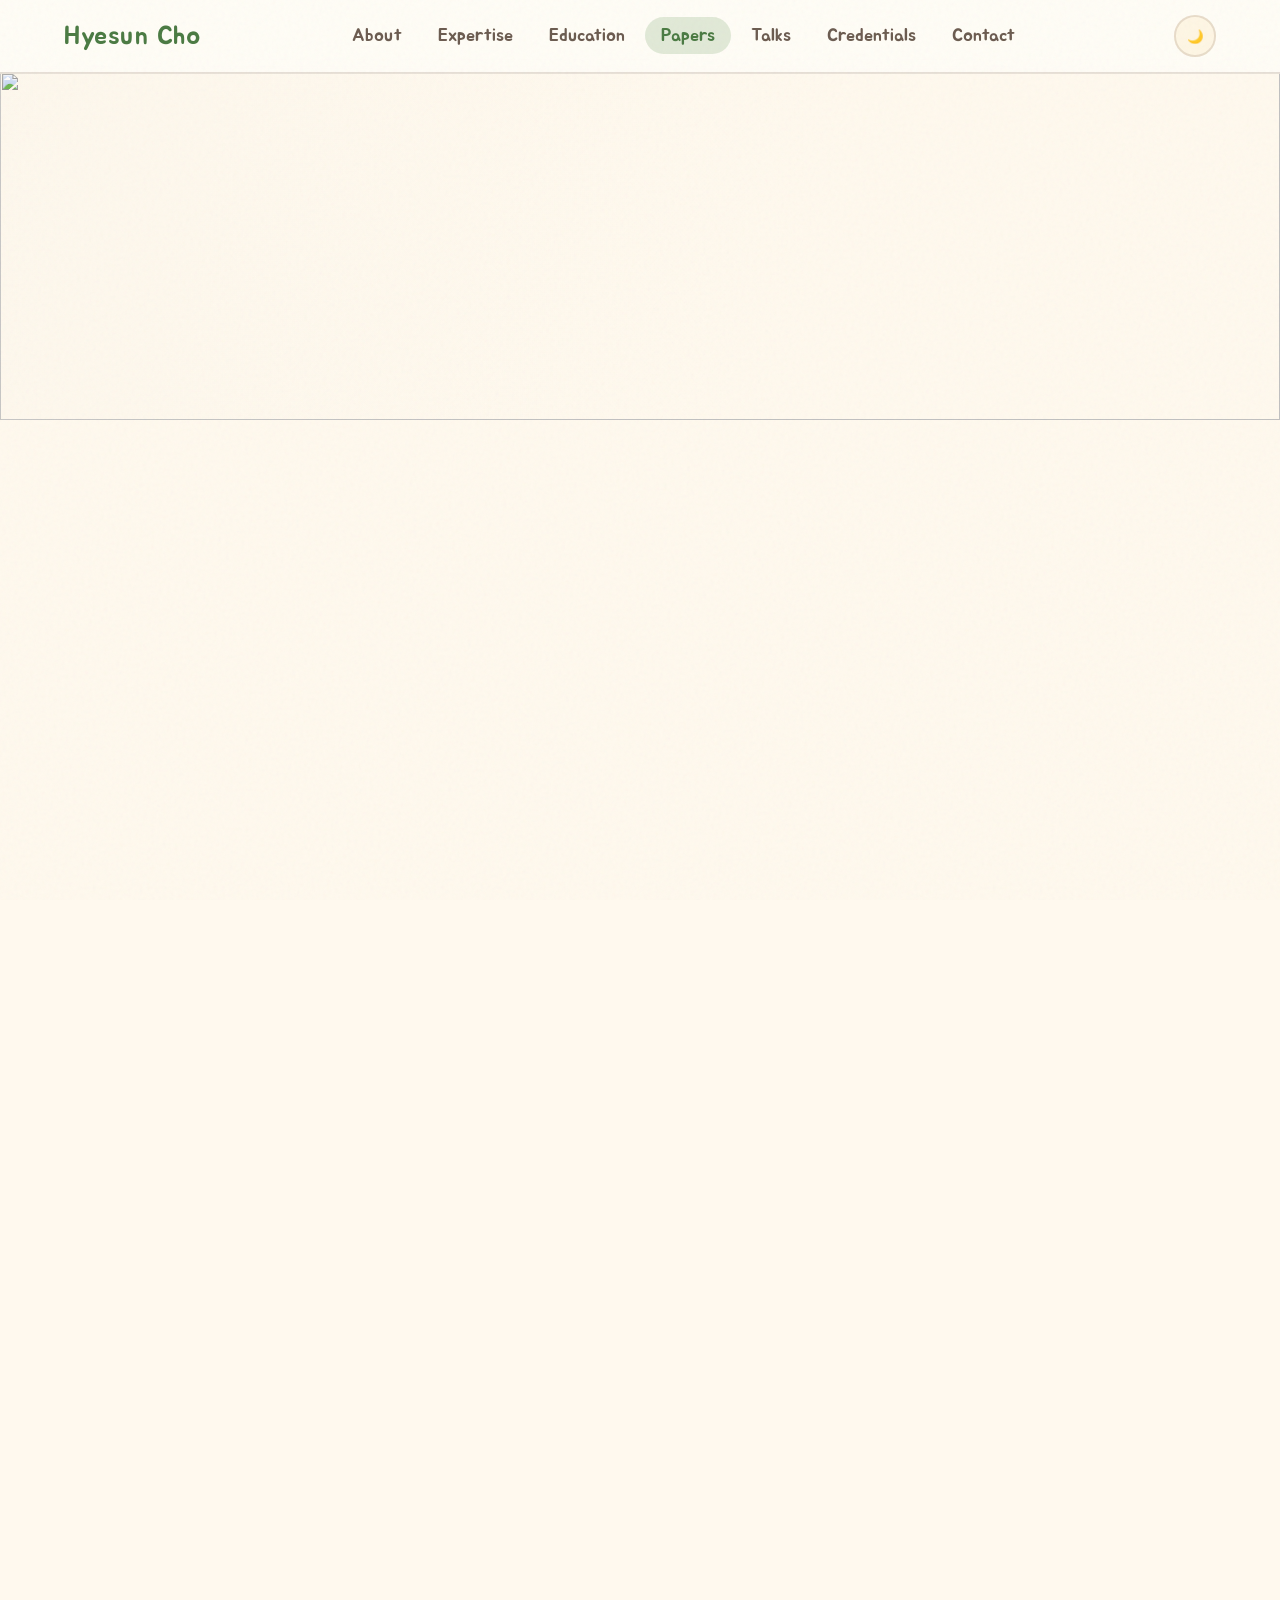
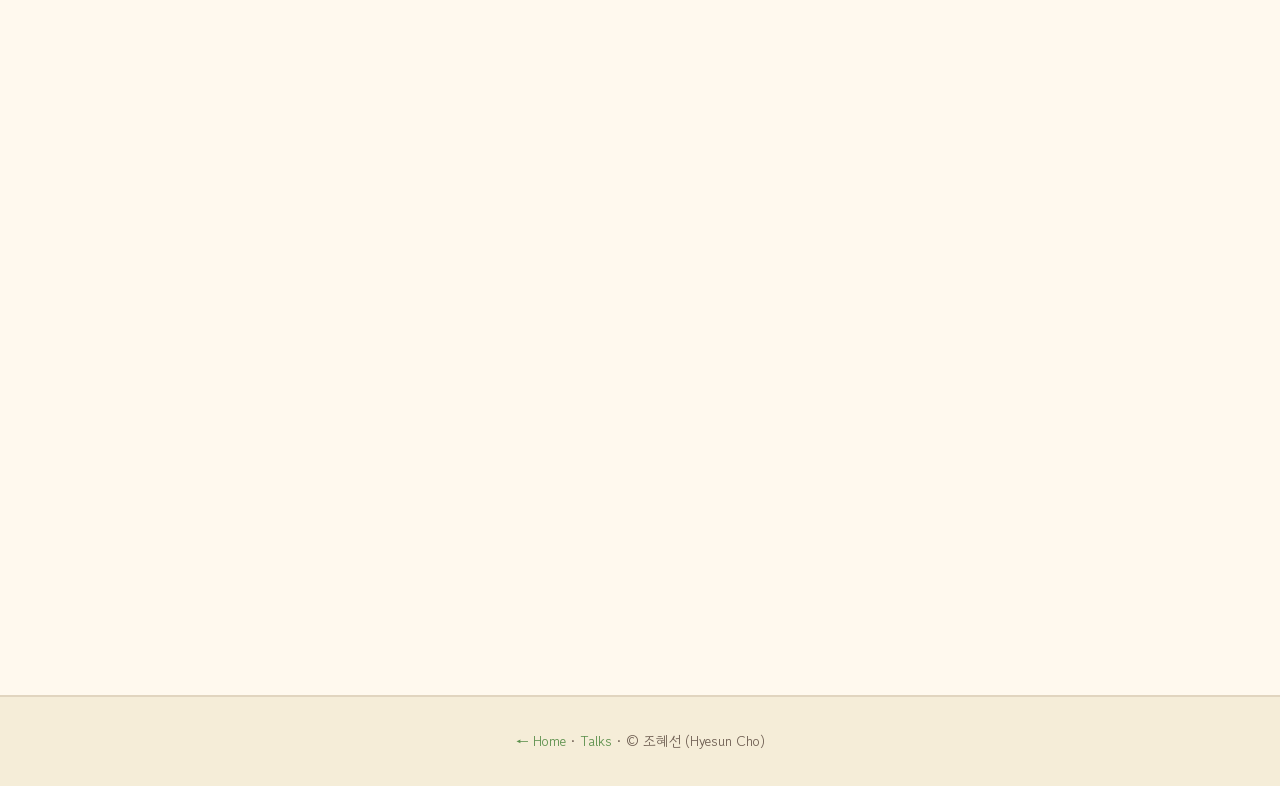
==== papers.html @ 14fb4ce9 "가을 캠퍼스 배경으로 첫 화면을 바꾸고, 논문·자격 정보를 갱신한다. Co-authored-by: Cursor <cursoragent@cursor.com>" ====
<!DOCTYPE html>
<html lang="ko">
<head>
  <meta charset="UTF-8" />
  <meta name="viewport" content="width=device-width, initial-scale=1.0" />
  <meta name="description" content="조혜선(Hyesun Cho) 논문 목록 — Phonology, Phonetics, AI, English Education" />
  <title>Papers | 조혜선 (Hyesun Cho)</title>
  <link rel="preconnect" href="https://fonts.googleapis.com" />
  <link rel="preconnect" href="https://fonts.gstatic.com" crossorigin />
  <link href="https://fonts.googleapis.com/css2?family=Gowun+Dodum&family=Jua&display=swap" rel="stylesheet" />
  <link rel="stylesheet" href="style.css" />
</head>
<body class="papers-page">
  <a class="skip-link" href="#main">본문으로 건너뛰기</a>

  <header class="site-header" id="top">
    <nav class="nav" aria-label="주요 메뉴">
      <a class="nav__logo" href="index.html">Hyesun Cho</a>
      <button class="nav__toggle" id="menuToggle" aria-expanded="false" aria-controls="navMenu" aria-label="메뉴 열기">
        <span></span>
        <span></span>
        <span></span>
      </button>
      <ul class="nav__menu" id="navMenu">
        <li><a href="index.html#about" class="nav__link">About</a></li>
        <li><a href="index.html#skills" class="nav__link">Expertise</a></li>
        <li><a href="index.html#experience" class="nav__link">Education</a></li>
        <li><a href="papers.html" class="nav__link is-active">Papers</a></li>
        <li><a href="talks.html" class="nav__link">Talks</a></li>
        <li><a href="index.html#projects" class="nav__link">Credentials</a></li>
        <li><a href="index.html#contact" class="nav__link">Contact</a></li>
      </ul>
      <button class="theme-toggle" id="themeToggle" aria-label="다크 모드 전환">
        <span class="theme-toggle__icon" aria-hidden="true">🌙</span>
      </button>
    </nav>
  </header>

  <main id="main" class="papers-main">
    <header class="papers-hero">
      <div class="papers-hero__bg" aria-hidden="true">
        <img class="papers-hero__bg-image" src="dku_rose2.png" alt="" />
        <div class="papers-hero__overlay"></div>
      </div>
      <div class="container papers-hero__wrap">
        <div class="papers-hero__panel reveal">
        <span class="section__label">Publications</span>
        <h1 class="papers-hero__title">Papers</h1>
        <p class="papers-hero__desc">
          Research publications in phonology, phonetics, AI &amp; language models, and English education.
        </p>
        <nav class="papers-nav" aria-label="논문 분류">
          <a href="#cat-1">1. Phonotactics &amp; AI</a>
          <a href="#cat-2">2. Tones</a>
          <a href="#cat-3">3. Phonetics &amp; Phonology</a>
          <a href="#cat-4">4. English Education</a>
        </nav>
        </div>
      </div>
    </header>

    <div class="container papers-content">
      <section class="papers-category reveal" id="cat-1" aria-labelledby="cat1-title">
        <h2 class="papers-category__title" id="cat1-title">1. Phonotactics, probabilistic grammar, neural networks, AI models</h2>
        <ol class="papers-list">
          <li class="paper-item">
            <a href="https://www.kci.go.kr/kciportal/ci/sereArticleSearch/ciSereArtiView.kci?sereArticleSearchBean.artiId=ART003196667" target="_blank" rel="noopener noreferrer" class="paper-item__title">Evaluating the reasoning abilities of AI language models in phonological and morphological problem solving</a>
            <p class="paper-item__meta">Studies in Phonetics, Phonology and Morphology 31(1): 49-90 (with Eunjin Oh, Sunwoo Park, and Hailee Yoon) (2025)</p>
          </li>
          <li class="paper-item">
            <a href="http://isli.khu.ac.kr/journal/content/data/42_1/3.pdf" target="_blank" rel="noopener noreferrer" class="paper-item__title">ChatGPT's phonology problem-solving abilities through reasoning with varying custom instructions.</a>
            <p class="paper-item__meta">Linguistic Research 42(1): 53-93. (with Sunwoo Park, Sanghoun Song, and Eunjin Oh) (2025)</p>
          </li>
          <li class="paper-item">
            <a href="https://www.sciencedirect.com/science/article/abs/pii/S0024384124000329" target="_blank" rel="noopener noreferrer" class="paper-item__title">Gender classification of Korean personal names: Deep neural networks versus human judgments.</a>
            <p class="paper-item__meta">Lingua 303. (2024)</p>
          </li>
          <li class="paper-item">
            <a href="https://kci.go.kr/kciportal/ci/sereArticleSearch/ciSereArtiView.kci?sereArticleSearchBean.artiId=ART003044908" target="_blank" rel="noopener noreferrer" class="paper-item__title">ChatGPT takes on a phonology exam: Analyzing its characteristics, errors, and reasoning ability</a>
            <p class="paper-item__meta">Language and Information 27(2), 73-115. (with Eunjin Oh, Sunwoo Park, and Sanghoun Song) (2023) [In Korean]</p>
          </li>
          <li class="paper-item">
            <a href="http://journal.kasell.or.kr/xml/38139/38139.pdf" target="_blank" rel="noopener noreferrer" class="paper-item__title">Learning the distribution of English -al and -ar suffixes using deep neural networks</a>
            <p class="paper-item__meta">Korean Journal of English Language and Linguistics 23, 839-858. (2023)</p>
          </li>
          <li class="paper-item">
            <a href="https://www.kci.go.kr/kciportal/landing/article.kci?arti_id=ART002801060" target="_blank" rel="noopener noreferrer" class="paper-item__title">Predicting the gender of Korean personal names using fastText</a>
            <p class="paper-item__meta">Studies in Phonetics, Phonology and Morphology 27(3) (2021)</p>
          </li>
          <li class="paper-item">
            <a href="https://www.kci.go.kr/kciportal/landing/article.kci?arti_id=ART002715854" target="_blank" rel="noopener noreferrer" class="paper-item__title">A maximum-entropy model of phonotactics for Korean male and female names</a>
            <p class="paper-item__meta">Studies in Phonetics, Phonology and Morphology 27(1), 99-129 (2021)</p>
          </li>
          <li class="paper-item">
            <a href="https://www.kci.go.kr/kciportal/landing/article.kci?arti_id=ART002448116" target="_blank" rel="noopener noreferrer" class="paper-item__title">A maximum-entropy grammar of phonotactics for the TRAP-BATH vowel distribution</a>
            <p class="paper-item__meta">Korean Journal of English Language and Linguistics 19(1), 1-26. (2019)</p>
          </li>
          <li class="paper-item">
            <a href="https://www.kci.go.kr/kciportal/landing/article.kci?arti_id=ART001687467" target="_blank" rel="noopener noreferrer" class="paper-item__title">Statistical learning of Korean phonotactics</a>
            <p class="paper-item__meta">Studies in Phonetics, Phonology and Morphology 18(2), 339-370. (2012)</p>
          </li>
        </ol>
      </section>

      <section class="papers-category reveal" id="cat-2" aria-labelledby="cat2-title">
        <h2 class="papers-category__title" id="cat2-title">2. Tones and tone models using weighted-constraints</h2>
        <ol class="papers-list">
          <li class="paper-item">
            <a href="https://doi.org/10.1017/S0952675719000381" target="_blank" rel="noopener noreferrer" class="paper-item__title">[Book review] "Lian-Hee Wee (2019). Phonological tone. (Key Topics in Phonology.) Cambridge: Cambridge University Press. Pp. xx+322."</a>
            <p class="paper-item__meta">Phonology 36, 744-750. (2019)</p>
          </li>
          <li class="paper-item">
            <a href="https://doi.org/10.1017/S0952675717000021" target="_blank" rel="noopener noreferrer" class="paper-item__title">The phonetic specification of contour tones: evidence from the Mandarin rising tone</a>
            <p class="paper-item__meta">Phonology 34, 1-40. (with Edward Flemming) (2017)</p>
          </li>
          <li class="paper-item">
            <a href="https://www.kci.go.kr/kciportal/landing/article.kci?arti_id=ART002022555" target="_blank" rel="noopener noreferrer" class="paper-item__title">Compression and truncation: The case of Seoul Korean accentual phrase</a>
            <p class="paper-item__meta">Studies in Phonetics, Phonology and Morphology 21(2), 359-382. (with Edward Flemming) (2015)</p>
          </li>
          <li class="paper-item">
            <a href="https://www.kci.go.kr/kciportal/landing/article.kci?arti_id=ART001828328" target="_blank" rel="noopener noreferrer" class="paper-item__title">Effects of tonal distance and speech rate in the phonetic realization of Kinande H tones</a>
            <p class="paper-item__meta">Studies in Phonetics, Phonology and Morphology 19(3), 501-527. (2013)</p>
          </li>
          <li class="paper-item">
            <a href="https://doi.org/10.1017/S0952675711000285" target="_blank" rel="noopener noreferrer" class="paper-item__title">The timing of phrase-initial tones in Seoul Korean: a weighted-constraint model</a>
            <p class="paper-item__meta">Phonology 28, 293-330. (2011)</p>
          </li>
          <li class="paper-item">
            <a href="https://www.koreascience.or.kr/article/JAKO201106654861557.view" target="_blank" rel="noopener noreferrer" class="paper-item__title">Phrase positional effects on F0 peak timing in Tokyo Japanese</a>
            <p class="paper-item__meta">Phonetics and Speech Sciences 3(3), 69-75. (2011)</p>
          </li>
          <li class="paper-item">
            <a href="https://www.kci.go.kr/kciportal/landing/article.kci?arti_id=ART001579651" target="_blank" rel="noopener noreferrer" class="paper-item__title">The tonal timing and shape of the English L+H* pitch accent</a>
            <p class="paper-item__meta">Studies in Phonetics, Phonology and Morphology 17(2), 283-311 (2011)</p>
          </li>
          <li class="paper-item">
            <a href="https://twpl.library.utoronto.ca/index.php/twpl/article/view/6139/3128" target="_blank" rel="noopener noreferrer" class="paper-item__title">A note on contrasts, mergers and acquisition in Kyungsang accent</a>
            <p class="paper-item__meta">Toronto Working Papers in Linguistics 28 (with Michael Kenstowicz and Jieun Kim) (2007)</p>
          </li>
        </ol>
      </section>

      <section class="papers-category reveal" id="cat-3" aria-labelledby="cat3-title">
        <h2 class="papers-category__title" id="cat3-title">3. Other topics in phonetics and phonology</h2>
        <ol class="papers-list">
          <li class="paper-item">
            <a href="https://www.kci.go.kr/kciportal/ci/sereArticleSearch/ciSereArtiView.kci?sereArticleSearchBean.artiId=ART003019061" target="_blank" rel="noopener noreferrer" class="paper-item__title">Analysis of the acoustics of English word-final liquids by Korean elementary school students.</a>
            <p class="paper-item__meta">Journal of the Korea English Education Society 22(4), 249-275. [In Korean] (2023)</p>
          </li>
          <li class="paper-item">
            <a href="https://www.kci.go.kr/kciportal/ci/sereArticleSearch/ciSereArtiView.kci?sereArticleSearchBean.artiId=ART002910188" target="_blank" rel="noopener noreferrer" class="paper-item__title">Production of coda obstruent clusters by Korean and English speakers: acoustic and dynamic time warping analyses.</a>
            <p class="paper-item__meta">Korean Journal of English Language and Linguistics 22, 1443-1464. (2022)</p>
          </li>
          <li class="paper-item">
            <a href="https://www.kci.go.kr/kciportal/landing/article.kci?arti_id=ART002826294" target="_blank" rel="noopener noreferrer" class="paper-item__title">Comparing English and Korean speakers' word-final /rl/ clusters using dynamic time warping</a>
            <p class="paper-item__meta">Phonetics and Speech Sciences 14(1), 29-36. (2022)</p>
          </li>
          <li class="paper-item">
            <a href="https://www.kci.go.kr/kciportal/landing/article.kci?arti_id=ART002698947" target="_blank" rel="noopener noreferrer" class="paper-item__title">An analysis of listening errors by Korean EFL learners from self-paced passage dictation</a>
            <p class="paper-item__meta">Phonetics and Speech Sciences, 13(1), 17-24. (2021)</p>
          </li>
          <li class="paper-item">
            <a href="https://www.kci.go.kr/kciportal/landing/article.kci?arti_id=ART002500486" target="_blank" rel="noopener noreferrer" class="paper-item__title">The effects of teaching linking in Korean EFL listening class</a>
            <p class="paper-item__meta">Studies in Phonetics, Phonology and Morphology 25(2), 273-297. (2019)</p>
          </li>
          <li class="paper-item">
            <a href="https://www.kci.go.kr/kciportal/landing/article.kci?arti_id=ART002255205" target="_blank" rel="noopener noreferrer" class="paper-item__title">An acoustical analysis of English post-alveolar fricatives and affricates produced by Korean and English speakers</a>
            <p class="paper-item__meta">Studies in Phonetics, Phonology and Morphology 23(2), 293-324. (2017)</p>
          </li>
          <li class="paper-item">
            <a href="http://koreascience.or.kr/article/JAKO201630762632125.pdf" target="_blank" rel="noopener noreferrer" class="paper-item__title">Variation in vowel duration depending on voicing in American, British, and New Zealand English.</a>
            <p class="paper-item__meta">Phonetics and Speech Sciences 8(3), 11-20. (2016)</p>
          </li>
          <li class="paper-item">
            <a href="https://www.kci.go.kr/kciportal/landing/article.kci?arti_id=ART001985605" target="_blank" rel="noopener noreferrer" class="paper-item__title">Production of pre-fortis clipping in English by Korean and English speakers</a>
            <p class="paper-item__meta">Studies in Phonetics, Phonology and Morphology 21(1), 115-141. (2015)</p>
          </li>
          <li class="paper-item paper-item--no-link">
            <span class="paper-item__title">Dispersion in the English Lexicon: contrasts in phonetic vowel duration</span>
            <p class="paper-item__meta">Language and Linguistics 67, 177-204. (2015)</p>
          </li>
          <li class="paper-item">
            <a href="https://www.kci.go.kr/kciportal/landing/article.kci?arti_id=ART001902096" target="_blank" rel="noopener noreferrer" class="paper-item__title">An analysis of velar fronting in child phonology based on a longitudinal corpus study</a>
            <p class="paper-item__meta">Studies in Phonetics, Phonology and Morphology 20(2), 207-228. (2014)</p>
          </li>
          <li class="paper-item">
            <a href="https://www.kci.go.kr/kciportal/landing/article.kci?arti_id=ART001724663" target="_blank" rel="noopener noreferrer" class="paper-item__title">Phonetic Prominence of Contrastive Focus in English across Multiple Types and its Semantic Implications</a>
            <p class="paper-item__meta">English Language and Linguistics 18(3), 1-29. (with Chungmin Lee) (2012)</p>
          </li>
          <li class="paper-item paper-item--no-link">
            <span class="paper-item__title">Laryngeal Feature Mobility in Cherokee and Korean</span>
            <p class="paper-item__meta">Language and Linguistics 56, 283-306. (2012)</p>
          </li>
          <li class="paper-item">
            <a href="https://www.dropbox.com/s/ea7vvbz4bcvuort/Perception_of_voicing_in_fricatives1.pdf?dl=0" target="_blank" rel="noopener noreferrer" class="paper-item__title">Perception of voicing in fricatives</a>
            <p class="paper-item__meta">Proceedings of the 18th International Congress of Linguists, pp. 986-1006. (2008) (with Maria Giavazzi) <span class="paper-item__badge">pdf</span></p>
          </li>
        </ol>
      </section>

      <section class="papers-category reveal" id="cat-4" aria-labelledby="cat4-title">
        <h2 class="papers-category__title" id="cat4-title">4. English Education using AI-digital technology</h2>
        <ol class="papers-list">
          <li class="paper-item">
            <a href="https://doi.org/10.15738/kjell.26..202610.1214" target="_blank" rel="noopener noreferrer" class="paper-item__title">An analysis of incorrect answer patterns on TOEIC reading Part 5 grammar items among Korean university EFL learners</a>
            <p class="paper-item__meta">Korean Journal of English Language and Linguistics 26, 1214-1241. (2026)</p>
          </li>
          <li class="paper-item">
            <a href="https://www.kci.go.kr/kciportal/landing/article.kci?arti_id=ART002970526" target="_blank" rel="noopener noreferrer" class="paper-item__title">Analyzing ChatGPT's judgments on nativelikeness of sentences written by English native speakers and Korean EFL learners</a>
            <p class="paper-item__meta">Multimedia-Assisted Language Learning, 26(2), 9-32. (2023)</p>
          </li>
          <li class="paper-item">
            <a href="https://www.kci.go.kr/kciportal/landing/article.kci?arti_id=ART002808265" target="_blank" rel="noopener noreferrer" class="paper-item__title">Assessing nativelikeness of Korean college students' English writing using fastText</a>
            <p class="paper-item__meta">Korean Journal of English Language and Linguistics 22, 19-39. (2022)</p>
          </li>
          <li class="paper-item">
            <a href="https://www.kci.go.kr/kciportal/landing/article.kci?arti_id=ART002619589" target="_blank" rel="noopener noreferrer" class="paper-item__title">A case study of online recorded lectures with preview homework in university TOEIC courses</a>
            <p class="paper-item__meta">Multimedia-Assisted Language Learning, 23(3) (Special Issue), pp.413-431. [In Korean] (2020)</p>
          </li>
          <li class="paper-item">
            <a href="https://www.kci.go.kr/kciportal/landing/article.kci?arti_id=ART002597738" target="_blank" rel="noopener noreferrer" class="paper-item__title">The effectiveness of using an ICT-based participation points system on student participation and affective factors</a>
            <p class="paper-item__meta">Multimedia-Assisted Language Learning 23(2), 236-259. (With Hyeonju Lee) [In Korean] (2020)</p>
          </li>
          <li class="paper-item">
            <a href="https://www.kci.go.kr/kciportal/landing/article.kci?arti_id=ART002356288" target="_blank" rel="noopener noreferrer" class="paper-item__title">An Online Survey Tool as a Learner Response System: Use of Google Forms in University TOEIC Courses</a>
            <p class="paper-item__meta">Multimedia-Assisted Language Learning 18(2), 77-99. (2018)</p>
          </li>
        </ol>
      </section>

      <p class="papers-footer-note reveal">© <span id="year"></span> Hyesun Cho. All rights reserved.</p>
    </div>
  </main>

  <footer class="site-footer">
    <p><a href="index.html">← Home</a> · <a href="talks.html">Talks</a> · &copy; <span id="yearFooter"></span> 조혜선 (Hyesun Cho)</p>
    <a href="#top" class="back-to-top" id="backToTop" aria-label="맨 위로">
      <span class="back-to-top__arrow" aria-hidden="true">↑</span>
      <span class="back-to-top__label">TOP</span>
    </a>
  </footer>

  <script src="script.js"></script>
</body>
</html>
---- style.css ----
/* ===== Ghibli-inspired design tokens ===== */
:root {
  --font-sans: "Gowun Dodum", "Apple SD Gothic Neo", "Malgun Gothic", sans-serif;
  --font-display: "Jua", "Gowun Dodum", sans-serif;

  --color-sky-top: #4DB8E8;
  --color-sky-mid: #87CEEB;
  --color-sky-bottom: #C8EBFA;
  --color-grass: #6b9b5a;
  --color-grass-dark: #4a7a42;
  --color-hill: #8fbc6b;
  --color-bg: #fff9ee;
  --color-bg-alt: #f5edd8;
  --color-surface: #fffdf8;
  --color-surface-warm: #fef6e4;
  --color-text: #3d3229;
  --color-text-muted: #6b5b4f;
  --color-accent: #5a8f4a;
  --color-accent-warm: #d4845a;
  --color-accent-soft: rgba(90, 143, 74, 0.18);
  --color-accent-hover: #4a7a3e;
  --color-border: rgba(109, 76, 46, 0.15);
  --color-shadow: rgba(61, 50, 41, 0.1);
  --color-cloud: rgba(255, 255, 255, 0.92);

  --header-height: 4.5rem;
  --radius: 1.25rem;
  --radius-sm: 0.75rem;
  --radius-pill: 999px;
  --transition: 0.3s cubic-bezier(0.4, 0, 0.2, 1);
  --max-width: 72rem;
}

[data-theme="dark"] {
  --color-sky-top: #1a2d42;
  --color-sky-mid: #243b55;
  --color-sky-bottom: #2d4a63;
  --color-grass: #3d5c3a;
  --color-grass-dark: #2a4228;
  --color-hill: #4a6b48;
  --color-bg: #1e2a35;
  --color-bg-alt: #243240;
  --color-surface: #2a3844;
  --color-surface-warm: #2f3d4a;
  --color-text: #f0ebe3;
  --color-text-muted: #b8aea3;
  --color-accent: #8fbc6b;
  --color-accent-warm: #e8a87c;
  --color-accent-soft: rgba(143, 188, 107, 0.2);
  --color-accent-hover: #a8d484;
  --color-border: rgba(240, 235, 227, 0.12);
  --color-shadow: rgba(0, 0, 0, 0.35);
  --color-cloud: rgba(255, 255, 255, 0.08);
}

/* ===== Reset & base ===== */
*,
*::before,
*::after {
  box-sizing: border-box;
  margin: 0;
  padding: 0;
}

html {
  scroll-behavior: smooth;
}

body {
  font-family: var(--font-sans);
  font-size: 1rem;
  line-height: 1.75;
  color: var(--color-text);
  background: var(--color-bg);
  transition: background var(--transition), color var(--transition);
  overflow-x: hidden;
}

body::before {
  content: "";
  position: fixed;
  inset: 0;
  pointer-events: none;
  z-index: 9998;
  opacity: 0.04;
  background-image: url("data:image/svg+xml,%3Csvg viewBox='0 0 256 256' xmlns='http://www.w3.org/2000/svg'%3E%3Cfilter id='n'%3E%3CfeTurbulence type='fractalNoise' baseFrequency='0.9' numOctaves='4' stitchTiles='stitch'/%3E%3C/filter%3E%3Crect width='100%25' height='100%25' filter='url(%23n)'/%3E%3C/svg%3E");
}

img {
  max-width: 100%;
  display: block;
}

a {
  color: var(--color-accent);
  text-decoration: none;
}

a:hover {
  color: var(--color-accent-hover);
}

ul {
  list-style: none;
}

/* ===== Utilities ===== */
.container {
  width: min(100% - 2rem, var(--max-width));
  margin-inline: auto;
}

.skip-link {
  position: absolute;
  top: -100%;
  left: 1rem;
  z-index: 9999;
  padding: 0.5rem 1rem;
  background: var(--color-accent);
  color: #fff;
  border-radius: var(--radius-sm);
  font-family: var(--font-display);
}

.skip-link:focus {
  top: 1rem;
}

.reveal {
  opacity: 0;
  transform: translateY(1.5rem);
  transition: opacity 0.7s ease, transform 0.7s ease;
}

.reveal.is-visible {
  opacity: 1;
  transform: translateY(0);
}

/* ===== Header & nav ===== */
.site-header {
  position: fixed;
  inset: 0 0 auto;
  z-index: 100;
  min-height: var(--header-height);
  background: color-mix(in srgb, var(--color-surface) 88%, transparent);
  backdrop-filter: blur(14px);
  border-bottom: 2px solid transparent;
  transition: border-color var(--transition), box-shadow var(--transition);
}

.site-header.is-scrolled {
  border-color: var(--color-border);
  box-shadow: 0 4px 20px var(--color-shadow);
}

.nav {
  display: flex;
  align-items: center;
  justify-content: space-between;
  min-height: var(--header-height);
  padding: 0.65rem 0;
  width: min(100% - 2rem, var(--max-width));
  margin-inline: auto;
  gap: 1rem;
}

.nav__logo {
  font-family: var(--font-display);
  font-size: clamp(1.25rem, 2.8vw, 1.65rem);
  font-weight: 400;
  color: var(--color-grass-dark);
  letter-spacing: 0.02em;
  white-space: nowrap;
  flex-shrink: 0;
}

[data-theme="dark"] .nav__logo {
  color: var(--color-accent);
}

.nav__menu {
  display: flex;
  flex-wrap: wrap;
  justify-content: flex-end;
  gap: 0.4rem 0.25rem;
}

.nav__link {
  padding: 0.55rem 1rem;
  font-family: var(--font-display);
  font-size: clamp(1rem, 1.5vw, 1.15rem);
  font-weight: 400;
  color: var(--color-text-muted);
  border-radius: var(--radius-pill);
  transition: color var(--transition), background var(--transition), transform 0.15s ease;
}

.nav__link:hover,
.nav__link.is-active {
  color: var(--color-grass-dark);
  background: var(--color-accent-soft);
}

[data-theme="dark"] .nav__link:hover,
[data-theme="dark"] .nav__link.is-active {
  color: var(--color-accent);
}

.nav__toggle {
  display: none;
  flex-direction: column;
  gap: 5px;
  padding: 0.5rem;
  background: var(--color-surface-warm);
  border: 2px solid var(--color-border);
  border-radius: var(--radius-sm);
  cursor: pointer;
}

.nav__toggle span {
  display: block;
  width: 22px;
  height: 2px;
  background: var(--color-text);
  border-radius: 2px;
  transition: transform var(--transition), opacity var(--transition);
}

.nav__toggle.is-open span:nth-child(1) {
  transform: translateY(7px) rotate(45deg);
}

.nav__toggle.is-open span:nth-child(2) {
  opacity: 0;
}

.nav__toggle.is-open span:nth-child(3) {
  transform: translateY(-7px) rotate(-45deg);
}

.theme-toggle {
  display: flex;
  align-items: center;
  justify-content: center;
  width: 2.6rem;
  height: 2.6rem;
  margin-left: 0.5rem;
  border: 2px solid var(--color-border);
  border-radius: 50%;
  background: var(--color-surface-warm);
  cursor: pointer;
  transition: transform var(--transition), background var(--transition);
}

.theme-toggle:hover {
  transform: scale(1.08) rotate(-8deg);
}

/* ===== Buttons ===== */
.btn {
  display: inline-flex;
  align-items: center;
  justify-content: center;
  padding: 0.8rem 1.6rem;
  font-family: var(--font-display);
  font-size: 1rem;
  font-weight: 400;
  border-radius: var(--radius-pill);
  border: 2px solid transparent;
  cursor: pointer;
  transition: background var(--transition), color var(--transition), border-color var(--transition), transform 0.15s ease, box-shadow var(--transition);
  box-shadow: 0 4px 12px var(--color-shadow);
}

.btn:active {
  transform: scale(0.97);
}

.btn--primary {
  background: linear-gradient(180deg, var(--color-grass) 0%, var(--color-grass-dark) 100%);
  color: #fff;
  border-color: var(--color-grass-dark);
}

.btn--primary:hover {
  background: linear-gradient(180deg, var(--color-hill) 0%, var(--color-grass) 100%);
  color: #fff;
  box-shadow: 0 6px 18px var(--color-shadow);
}

.btn--ghost {
  border-color: var(--color-border);
  color: var(--color-text);
  background: var(--color-surface);
}

.btn--ghost:hover {
  border-color: var(--color-accent-warm);
  color: var(--color-accent-warm);
  background: var(--color-surface-warm);
}

.btn--full {
  width: 100%;
}

/* ===== Hero — Ghibli countryside ===== */
.hero {
  position: relative;
  min-height: 100vh;
  display: flex;
  align-items: center;
  padding: calc(var(--header-height) + 3rem) 1rem 4rem;
  overflow: hidden;
}

.hero__backdrop {
  position: absolute;
  inset: 0;
  z-index: 0;
  pointer-events: none;
}

.hero__bg-image {
  width: 100%;
  height: 100%;
  object-fit: cover;
  object-position: center 40%;
}

.hero__overlay {
  position: absolute;
  inset: 0;
  background: linear-gradient(
    105deg,
    rgba(245, 240, 230, 0.55) 0%,
    rgba(245, 240, 230, 0.38) 32%,
    rgba(245, 240, 230, 0.18) 50%,
    rgba(245, 240, 230, 0.06) 70%,
    transparent 100%
  );
}

[data-theme="dark"] .hero__overlay {
  background: linear-gradient(
    105deg,
    rgba(30, 42, 53, 0.65) 0%,
    rgba(30, 42, 53, 0.45) 32%,
    rgba(30, 42, 53, 0.22) 50%,
    rgba(30, 42, 53, 0.08) 70%,
    transparent 100%
  );
}

.hero__inner {
  position: relative;
  z-index: 4;
  display: flex;
  align-items: center;
  justify-content: flex-start;
  width: min(100% - 2rem, var(--max-width));
  margin-inline: auto;
}

.hero__content {
  position: relative;
  min-width: 0;
  max-width: 34rem;
  padding: 1.6rem 1.85rem 1.75rem;
  border-radius: var(--radius);
  background: rgba(255, 252, 245, 0.52);
  border: 1px solid rgba(109, 76, 46, 0.12);
  box-shadow: 0 8px 28px rgba(61, 50, 41, 0.12);
  backdrop-filter: blur(8px);
}

[data-theme="dark"] .hero__bg-image {
  filter: brightness(0.65) saturate(0.9);
}

[data-theme="dark"] .hero__content {
  background: rgba(42, 56, 68, 0.55);
  border-color: rgba(240, 235, 227, 0.1);
}

.hero__lang {
  display: flex;
  justify-content: flex-end;
  gap: 0.35rem;
  margin-bottom: 0.75rem;
}

.hero__lang-btn {
  padding: 0.3rem 0.65rem;
  font-family: var(--font-body);
  font-size: 0.75rem;
  font-weight: 600;
  letter-spacing: 0.04em;
  color: var(--color-text-muted);
  background: transparent;
  border: 1px solid var(--color-border);
  border-radius: var(--radius-pill);
  cursor: pointer;
  transition: color var(--transition), background var(--transition), border-color var(--transition);
}

.hero__lang-btn:hover {
  color: var(--color-grass-dark);
  border-color: var(--color-hill);
}

.hero__lang-btn.is-active {
  color: var(--color-surface);
  background: var(--color-grass-dark);
  border-color: var(--color-grass-dark);
}

[data-theme="dark"] .hero__lang-btn.is-active {
  color: var(--color-bg);
  background: var(--color-accent);
  border-color: var(--color-accent);
}

.hero__greeting {
  font-family: var(--font-display);
  font-size: 1.1rem;
  color: var(--color-text-muted);
  margin-bottom: 0.5rem;
}

/* 이름(조혜선입니다. / Hyesun Cho.)만 원래 제목 크기의 70% — KOR·ENG 동일 */
.hero__title {
  font-family: var(--font-display);
  font-size: clamp(1.82rem, 4.55vw, 2.94rem);
  font-weight: 400;
  line-height: 1.2;
  margin-bottom: 1rem;
  color: var(--color-text);
  text-shadow: 0 1px 2px rgba(255, 255, 255, 0.4), 0 2px 8px rgba(61, 50, 41, 0.15);
}

#heroContent[lang="ko"] .hero__greeting,
#heroContent[lang="en"] .hero__greeting {
  font-size: 1.1rem;
}

[data-theme="dark"] .hero__title {
  text-shadow: 0 2px 8px rgba(0, 0, 0, 0.35);
}

.hero__name {
  color: var(--color-grass-dark);
  font-style: normal;
}

[data-theme="dark"] .hero__name {
  color: var(--color-accent);
}

.hero__cursor {
  color: var(--color-accent-warm);
  animation: blink 1s step-end infinite;
}

@keyframes blink {
  50% { opacity: 0; }
}

.hero__subtitle {
  font-family: var(--font-display);
  font-size: clamp(1.05rem, 2.5vw, 1.3rem);
  font-weight: 400;
  margin-bottom: 1rem;
  color: var(--color-text);
  line-height: 1.35;
}

.hero__subtitle-line {
  display: block;
}

.hero__desc {
  max-width: 36rem;
  color: var(--color-text-muted);
  margin-bottom: 2rem;
}

.hero__actions {
  display: flex;
  flex-wrap: wrap;
  gap: 1rem;
  margin-bottom: 3rem;
}

/* ===== Sections ===== */
.section {
  padding: 5rem 0;
  position: relative;
}

.section--alt {
  background: var(--color-bg-alt);
  background-image:
    radial-gradient(circle at 10% 20%, var(--color-accent-soft) 0%, transparent 40%),
    radial-gradient(circle at 90% 80%, rgba(212, 132, 90, 0.08) 0%, transparent 35%);
}

.section__header {
  margin-bottom: 3rem;
}

#about .section__header {
  margin-bottom: 1.15rem;
}

.section__label {
  display: inline-block;
  font-family: var(--font-display);
  font-size: 0.95rem;
  letter-spacing: 0.06em;
  color: var(--color-accent-warm);
  margin-bottom: 0.5rem;
  padding: 0.25rem 0.75rem;
  background: color-mix(in srgb, var(--color-accent-warm) 12%, transparent);
  border-radius: var(--radius-pill);
}

.section__title {
  font-family: var(--font-display);
  font-size: clamp(1.85rem, 4vw, 2.6rem);
  font-weight: 400;
  color: var(--color-text);
}

.section__lead {
  margin-top: 0.75rem;
  color: var(--color-text-muted);
}

/* ===== About ===== */
.about {
  max-width: 46rem;
}

.about__text p {
  margin-bottom: 1rem;
  color: var(--color-text-muted);
}

.about__text strong {
  color: var(--color-text);
}

.about__text a,
.timeline__item a {
  color: var(--color-grass-dark);
  text-decoration: underline;
  text-underline-offset: 3px;
}

.about__text a:hover,
.timeline__item a:hover {
  color: var(--color-accent-warm);
}

.about__text a em,
.timeline__item a em {
  font-style: italic;
}

.about__facts {
  margin-top: 1.5rem;
  display: grid;
  gap: 0.75rem;
}

.about__facts li {
  display: grid;
  grid-template-columns: 6rem 1fr;
  gap: 1rem;
  padding: 0.85rem 1rem;
  background: var(--color-surface);
  border: 2px solid var(--color-border);
  border-radius: var(--radius-sm);
}

.about__fact-label {
  font-family: var(--font-display);
  font-size: 0.9rem;
  color: var(--color-accent-warm);
}

/* ===== Skills ===== */
.skills-grid {
  display: grid;
  grid-template-columns: repeat(auto-fit, minmax(260px, 1fr));
  gap: 1.5rem;
}

.skill-card {
  padding: 1.75rem;
  background: var(--color-surface);
  border: 2px solid var(--color-border);
  border-radius: var(--radius);
  box-shadow: 0 8px 20px var(--color-shadow);
  transition: transform var(--transition), box-shadow var(--transition);
}

.skill-card:hover {
  transform: translateY(-6px) rotate(-0.5deg);
  box-shadow: 0 14px 32px var(--color-shadow);
}

.skill-card h3 {
  font-family: var(--font-display);
  font-size: 1.2rem;
  font-weight: 400;
  margin-bottom: 0.35rem;
  color: var(--color-grass-dark);
}

[data-theme="dark"] .skill-card h3 {
  color: var(--color-accent);
}

.skill-card p {
  font-size: 0.9rem;
  color: var(--color-text-muted);
  margin-bottom: 1.25rem;
}

.skill-bar {
  height: 10px;
  background: var(--color-bg-alt);
  border-radius: var(--radius-pill);
  overflow: hidden;
  border: 1px solid var(--color-border);
}

.skill-bar span {
  display: block;
  height: 100%;
  width: 0;
  background: linear-gradient(90deg, var(--color-grass), var(--color-hill), var(--color-sky-mid));
  border-radius: var(--radius-pill);
  transition: width 1.2s cubic-bezier(0.4, 0, 0.2, 1) 0.2s;
}

.skill-bar.is-animated span {
  width: var(--level, 0%);
}

/* ===== Timeline ===== */
.timeline {
  position: relative;
  padding-left: 2rem;
  border-left: 3px dashed var(--color-hill);
}

.timeline__item {
  position: relative;
  padding-bottom: 2.5rem;
}

.timeline__item::before {
  content: "🌿";
  position: absolute;
  left: calc(-2rem - 0.85rem);
  top: 0.1rem;
  font-size: 1rem;
  line-height: 1;
  filter: grayscale(0.2);
}

.timeline__item time {
  display: inline-block;
  font-family: var(--font-display);
  font-size: 0.9rem;
  color: #fff;
  background: var(--color-accent-warm);
  padding: 0.2rem 0.75rem;
  border-radius: var(--radius-pill);
  margin-bottom: 0.5rem;
}

.timeline__item h3 {
  font-family: var(--font-display);
  font-size: 1.2rem;
  font-weight: 400;
  margin-bottom: 0.35rem;
}

.timeline__item p {
  color: var(--color-text-muted);
  font-size: 0.95rem;
  font-weight: 700;
}

/* ===== Projects / Credentials ===== */
.projects {
  display: grid;
  grid-template-columns: repeat(auto-fit, minmax(280px, 1fr));
  gap: 1.5rem;
}

.project-card {
  padding: 2rem;
  background: var(--color-surface);
  border: 2px solid var(--color-border);
  border-radius: var(--radius);
  transition: transform var(--transition), border-color var(--transition), box-shadow var(--transition);
  cursor: default;
  position: relative;
  overflow: hidden;
}

.project-card::before {
  content: "";
  position: absolute;
  top: 0;
  left: 0;
  right: 0;
  height: 4px;
  background: linear-gradient(90deg, var(--color-sky-mid), var(--color-grass), var(--color-accent-warm));
}

.project-card:hover,
.project-card:focus-visible {
  outline: none;
  transform: translateY(-8px) rotate(0.5deg);
  border-color: var(--color-hill);
  box-shadow: 0 16px 36px var(--color-shadow);
}

.project-card__num {
  font-family: var(--font-display);
  font-size: 2.2rem;
  font-weight: 400;
  color: var(--color-sky-mid);
  line-height: 1;
  margin-bottom: 0.75rem;
}

.project-card__num strong {
  font-weight: 700;
}

.project-card__num--range {
  font-size: 1.45rem;
  line-height: 1.2;
}

[data-theme="dark"] .project-card__num {
  color: var(--color-accent);
}

.project-card h3 {
  font-family: var(--font-display);
  font-size: 1.2rem;
  font-weight: 400;
  margin-bottom: 0.5rem;
}

.project-card p {
  font-size: 0.95rem;
  color: var(--color-text-muted);
  margin-bottom: 1.25rem;
}

.project-card__tags {
  display: flex;
  flex-wrap: wrap;
  gap: 0.5rem;
}

.project-card__tags li {
  font-size: 0.78rem;
  font-family: var(--font-display);
  padding: 0.3rem 0.7rem;
  background: var(--color-accent-soft);
  color: var(--color-grass-dark);
  border-radius: var(--radius-pill);
}

[data-theme="dark"] .project-card__tags li {
  color: var(--color-accent);
}

/* ===== Contact ===== */
#contact .section__header {
  margin-bottom: 1.5rem;
}

.contact-panel {
  position: relative;
  max-width: 50rem;
  margin-inline: auto;
  padding: 0;
  overflow: hidden;
  background: linear-gradient(165deg, var(--color-surface) 0%, var(--color-surface-warm) 100%);
  border: 2px solid var(--color-border);
  border-radius: var(--radius);
  box-shadow:
    0 1px 0 color-mix(in srgb, #fff 60%, transparent),
    0 10px 28px var(--color-shadow),
    0 20px 44px rgba(61, 50, 41, 0.08);
  transition: transform var(--transition), box-shadow var(--transition), border-color var(--transition);
}

.contact-panel::before {
  content: "";
  position: absolute;
  top: 0;
  left: 0;
  right: 0;
  height: 5px;
  background: linear-gradient(90deg, var(--color-sky-mid), var(--color-grass), var(--color-accent-warm));
}

.contact-panel:hover {
  transform: translateY(-6px);
  border-color: color-mix(in srgb, var(--color-hill) 55%, var(--color-border));
  box-shadow:
    0 1px 0 color-mix(in srgb, #fff 60%, transparent),
    0 16px 36px var(--color-shadow),
    0 28px 52px rgba(61, 50, 41, 0.12);
}

[data-theme="dark"] .contact-panel {
  box-shadow:
    0 1px 0 rgba(255, 255, 255, 0.06),
    0 12px 32px rgba(0, 0, 0, 0.35);
}

[data-theme="dark"] .contact-panel:hover {
  box-shadow:
    0 1px 0 rgba(255, 255, 255, 0.08),
    0 18px 40px rgba(0, 0, 0, 0.45);
}

.contact-panel__inner {
  display: flex;
  gap: 1.65rem;
  align-items: center;
  padding: 1.85rem 2rem 2rem;
}

.contact-panel__photo {
  flex: 0 0 auto;
  width: 10rem;
  margin: 0;
  padding: 0.45rem;
  border-radius: var(--radius-sm);
  background: #fff;
  border: 1px solid color-mix(in srgb, var(--color-border) 80%, transparent);
  box-shadow:
    0 4px 14px rgba(61, 50, 41, 0.12),
    inset 0 0 0 1px rgba(255, 255, 255, 0.6);
  line-height: 0;
  transform: rotate(-1.5deg);
  transition: transform var(--transition);
}

.contact-panel:hover .contact-panel__photo {
  transform: rotate(0deg);
}

[data-theme="dark"] .contact-panel__photo {
  background: color-mix(in srgb, var(--color-surface-warm) 90%, #fff);
}

.contact-panel__photo img {
  display: block;
  width: 100%;
  height: auto;
  border-radius: calc(var(--radius-sm) - 2px);
  object-fit: contain;
  object-position: center;
}

.contact-list {
  flex: 1;
  min-width: 0;
  margin: 0;
  padding: 0.25rem 0 0.25rem 1.65rem;
  border-left: 2px dashed color-mix(in srgb, var(--color-hill) 70%, var(--color-border));
}

.contact-list__row {
  display: grid;
  grid-template-columns: 6.5rem 1fr;
  gap: 0.5rem 1.25rem;
  align-items: baseline;
  padding: 0.45rem 0.75rem;
  margin-bottom: 0.2rem;
  border-radius: var(--radius-sm);
  border-bottom: none;
  transition: background var(--transition);
}

.contact-list__row:hover {
  background: color-mix(in srgb, var(--color-accent-soft) 55%, transparent);
}

.contact-list__row:last-child {
  margin-bottom: 0;
}

.contact-list dt {
  margin: 0;
  font-size: 0.8rem;
  font-weight: 700;
  letter-spacing: 0.06em;
  text-transform: uppercase;
  color: var(--color-text-muted);
}

.contact-list dd {
  margin: 0;
  font-size: 1rem;
  line-height: 1.35;
  color: var(--color-text);
}

.contact-list__address-note {
  padding: 0.15rem 0 0.1rem;
  background-image: linear-gradient(
    to bottom,
    transparent calc(1.35em - 1px),
    color-mix(in srgb, var(--color-hill) 55%, var(--color-border)) calc(1.35em - 1px),
    color-mix(in srgb, var(--color-hill) 55%, var(--color-border)) 1.35em
  );
  background-size: 100% 1.35em;
}

[data-theme="dark"] .contact-list__address-note {
  background-image: linear-gradient(
    to bottom,
    transparent calc(1.35em - 1px),
    color-mix(in srgb, var(--color-border) 80%, transparent) calc(1.35em - 1px),
    color-mix(in srgb, var(--color-border) 80%, transparent) 1.35em
  );
}

.contact-email-copy {
  display: inline-flex;
  flex-direction: column;
  align-items: flex-start;
  gap: 0.35rem;
  margin: 0;
  padding: 0;
  border: none;
  background: none;
  cursor: pointer;
  text-align: left;
  border-radius: var(--radius-sm);
  transition: transform 0.15s ease, opacity var(--transition);
}

.contact-email-copy:hover {
  transform: translateY(-1px);
  opacity: 0.92;
}

.contact-email-copy:focus-visible {
  outline: 2px solid var(--color-grass);
  outline-offset: 3px;
}

.contact-email-copy img {
  display: block;
  width: auto;
  height: 1.2em;
  max-width: 100%;
  border-radius: 3px;
  box-shadow: 0 1px 4px rgba(61, 50, 41, 0.12);
}

.contact-email-copy__hint {
  font-size: 0.72rem;
  font-weight: 500;
  letter-spacing: 0.04em;
  color: var(--color-text-muted);
  transition: color var(--transition);
}

.contact-email-copy:hover .contact-email-copy__hint,
.contact-email-copy.is-copied .contact-email-copy__hint {
  color: var(--color-grass-dark);
}

.contact-email-copy.is-copied .contact-email-copy__hint {
  color: var(--color-accent-warm);
}

[data-theme="dark"] .contact-email-copy:hover .contact-email-copy__hint,
[data-theme="dark"] .contact-email-copy.is-copied .contact-email-copy__hint {
  color: var(--color-accent);
}

.contact-list a {
  color: var(--color-grass-dark);
  text-decoration: none;
  border-bottom: 1px solid var(--color-accent-soft);
  transition: color var(--transition), border-color var(--transition);
}

.contact-list a:hover {
  color: var(--color-accent-warm);
  border-bottom-color: var(--color-accent-warm);
}

[data-theme="dark"] .contact-list a {
  color: var(--color-accent);
}

[data-theme="dark"] .contact-list a:hover {
  color: var(--color-accent-hover);
}

.contact {
  display: grid;
  grid-template-columns: 1fr 1.2fr;
  gap: 3rem;
  align-items: start;
}

.contact__links {
  display: flex;
  flex-direction: column;
  gap: 1rem;
}

.contact__link {
  display: flex;
  align-items: center;
  gap: 1rem;
  padding: 1rem 1.25rem;
  background: var(--color-surface);
  border: 2px solid var(--color-border);
  border-radius: var(--radius);
  color: var(--color-text);
  font-weight: 400;
  transition: border-color var(--transition), transform var(--transition), background var(--transition);
}

.contact__link:hover {
  border-color: var(--color-grass);
  transform: translateX(6px);
  color: var(--color-grass-dark);
  background: var(--color-surface-warm);
}

.contact__icon {
  width: 2.75rem;
  height: 2.75rem;
  display: flex;
  align-items: center;
  justify-content: center;
  background: linear-gradient(135deg, var(--color-sky-mid), var(--color-hill));
  color: #fff;
  border-radius: 50%;
  font-size: 1rem;
  font-family: var(--font-display);
}

.contact__form {
  padding: 2rem;
  background: var(--color-surface);
  border: 2px solid var(--color-border);
  border-radius: var(--radius);
  box-shadow: 0 12px 28px var(--color-shadow);
}

.form-group {
  margin-bottom: 1.25rem;
}

.form-group label {
  display: block;
  font-family: var(--font-display);
  font-size: 0.95rem;
  margin-bottom: 0.4rem;
  color: var(--color-text);
}

.form-group input,
.form-group textarea {
  width: 100%;
  padding: 0.8rem 1rem;
  font-family: var(--font-sans);
  font-size: 1rem;
  color: var(--color-text);
  background: var(--color-bg);
  border: 2px solid var(--color-border);
  border-radius: var(--radius-sm);
  transition: border-color var(--transition), box-shadow var(--transition);
}

.form-group input:focus,
.form-group textarea:focus {
  outline: none;
  border-color: var(--color-grass);
  box-shadow: 0 0 0 4px var(--color-accent-soft);
}

.form-group input.is-invalid,
.form-group textarea.is-invalid {
  border-color: #c45c4a;
}

.form-error {
  display: block;
  min-height: 1.25rem;
  margin-top: 0.25rem;
  font-size: 0.8rem;
  color: #c45c4a;
}

.form-success {
  margin-top: 1rem;
  padding: 0.85rem 1rem;
  text-align: center;
  font-family: var(--font-display);
  font-size: 0.95rem;
  color: var(--color-grass-dark);
  background: var(--color-accent-soft);
  border-radius: var(--radius-sm);
  border: 2px solid var(--color-hill);
}

/* ===== Footer ===== */
.site-footer {
  position: relative;
  padding: 2rem 1rem;
  text-align: center;
  font-size: 0.88rem;
  color: var(--color-text-muted);
  border-top: 2px solid var(--color-border);
  background: var(--color-bg-alt);
}

.back-to-top {
  position: fixed;
  right: 1.5rem;
  bottom: 1.5rem;
  z-index: 200;
  width: 3.25rem;
  min-height: 3.25rem;
  padding: 0.4rem 0.3rem 0.45rem;
  display: flex;
  flex-direction: column;
  align-items: center;
  justify-content: center;
  gap: 0.1rem;
  background: linear-gradient(180deg, var(--color-grass) 0%, var(--color-grass-dark) 100%);
  color: #fff;
  border-radius: 50%;
  border: 2px solid var(--color-surface);
  box-shadow: 0 8px 20px var(--color-shadow);
  text-decoration: none;
  opacity: 0;
  visibility: hidden;
  pointer-events: none;
  transform: translateY(1rem);
  transition: opacity var(--transition), visibility var(--transition), transform var(--transition);
}

.site-footer .back-to-top {
  color: #fff;
}

.site-footer .back-to-top:hover {
  color: #fff;
  text-decoration: none;
}

.back-to-top__arrow {
  font-family: var(--font-display);
  font-size: 1.35rem;
  font-weight: 400;
  line-height: 1;
}

.back-to-top__label {
  font-family: var(--font-body);
  font-size: 0.58rem;
  font-weight: 700;
  letter-spacing: 0.1em;
  line-height: 1;
  opacity: 0.95;
}

.back-to-top.is-visible {
  opacity: 1;
  visibility: visible;
  pointer-events: auto;
  transform: translateY(0);
}

.back-to-top:hover {
  color: #fff;
  transform: translateY(-6px) scale(1.05);
}

/* ===== Responsive ===== */
@media (max-width: 900px) {
  .about {
    max-width: none;
  }
}

@media (max-width: 768px) {
  .nav__toggle {
    display: flex;
  }

  .nav__menu {
    position: fixed;
    top: var(--header-height);
    left: 0;
    right: 0;
    flex-direction: column;
    padding: 1rem;
    background: var(--color-surface);
    border-bottom: 2px solid var(--color-border);
    transform: translateY(-120%);
    opacity: 0;
    visibility: hidden;
    transition: transform var(--transition), opacity var(--transition), visibility var(--transition);
  }

  .nav__menu.is-open {
    transform: translateY(0);
    opacity: 1;
    visibility: visible;
  }

  .nav__link {
    display: block;
    padding: 0.9rem 1.1rem;
    font-size: 1.15rem;
  }

  .nav__logo {
    font-size: 1.35rem;
  }

  .hero__inner {
    justify-content: center;
  }

  .hero__content {
    max-width: 36rem;
  }

  .hero__actions {
    justify-content: flex-start;
  }

  .contact-panel {
    max-width: 22rem;
  }

  .contact-panel__inner {
    flex-direction: column;
    align-items: center;
    gap: 1.15rem;
    padding: 1.5rem 1.25rem 1.65rem;
  }

  .contact-panel:hover {
    transform: translateY(-4px);
  }

  .contact-panel__photo {
    width: 8.75rem;
  }

  .contact-list {
    width: 100%;
    padding: 0.5rem 0 0;
    border-left: none;
    border-top: 2px dashed color-mix(in srgb, var(--color-hill) 70%, var(--color-border));
  }

  .contact-list__row {
    grid-template-columns: 1fr;
    gap: 0.25rem;
    padding: 0.45rem 0;
  }

  .hero__content {
    padding: 1.25rem 1.35rem;
  }

  .hero__bg-image {
    object-position: center 35%;
  }
}

@media (prefers-reduced-motion: reduce) {
  html {
    scroll-behavior: auto;
  }

  .reveal,
  .hero__cursor,
  .hero__portrait-frame,
  .hero__portrait-glow {
    animation: none;
    transition: none;
  }

  .reveal {
    opacity: 1;
    transform: none;
  }
}

/* ===== Papers page ===== */
.papers-page .site-header,
.talks-page .site-header {
  border-bottom: 2px solid var(--color-border);
}

.papers-main {
  padding-top: var(--header-height);
}

.papers-hero {
  position: relative;
  padding: 3.5rem 0 2.5rem;
  overflow: hidden;
}

.papers-page .papers-hero {
  padding: 0.85rem 0 0.65rem;
  min-height: 4.65rem;
  display: flex;
  align-items: center;
}

/* talks: 배경은 상자보다 넓게 — min-height는 상자 높이보다 커야 적용됨 */
.papers-page.talks-page .papers-hero {
  padding: 1.43rem 0 1.11rem;
  min-height: clamp(12rem, 30vh, 16rem);
  display: flex;
  align-items: flex-end;
  padding-bottom: 1.5rem;
}

.papers-page.talks-page .papers-hero__wrap {
  width: 100%;
}

.papers-page.talks-page .papers-hero__credit {
  position: absolute;
  left: clamp(0.75rem, 3vw, 1.25rem);
  bottom: 0.6rem;
  z-index: 2;
  margin: 0;
  font-size: 0.7rem;
  font-weight: 500;
  line-height: 1.3;
  color: rgba(255, 252, 245, 0.92);
  text-shadow: 0 1px 4px rgba(30, 24, 18, 0.55);
  letter-spacing: 0.02em;
  pointer-events: none;
}

[data-theme="dark"] .papers-page.talks-page .papers-hero__credit {
  color: rgba(240, 235, 227, 0.88);
  text-shadow: 0 1px 5px rgba(0, 0, 0, 0.65);
}

.papers-hero__bg {
  position: absolute;
  inset: 0;
  background: linear-gradient(
    165deg,
    var(--color-sky-top) 0%,
    var(--color-sky-mid) 40%,
    var(--color-bg-alt) 100%
  );
  z-index: 0;
}

.papers-page .papers-hero__bg,
.talks-page .papers-hero__bg {
  background: none;
}

.papers-page .papers-hero__bg-image,
.talks-page .papers-hero__bg-image {
  position: absolute;
  inset: 0;
  width: 100%;
  height: 100%;
  object-fit: cover;
  object-position: center 40%;
}

.papers-page .papers-hero__overlay,
.talks-page .papers-hero__overlay {
  position: absolute;
  inset: 0;
  z-index: 1;
  background: linear-gradient(
    105deg,
    rgba(245, 240, 230, 0.14) 0%,
    rgba(245, 240, 230, 0.07) 28%,
    rgba(245, 240, 230, 0.02) 48%,
    transparent 65%
  );
}

[data-theme="dark"] .papers-page .papers-hero__bg-image,
[data-theme="dark"] .talks-page .papers-hero__bg-image {
  filter: brightness(0.72) saturate(0.92);
}

[data-theme="dark"] .papers-page .papers-hero__overlay,
[data-theme="dark"] .talks-page .papers-hero__overlay {
  background: linear-gradient(
    105deg,
    rgba(30, 42, 53, 0.32) 0%,
    rgba(30, 42, 53, 0.16) 28%,
    rgba(30, 42, 53, 0.05) 48%,
    transparent 65%
  );
}

.papers-page .papers-hero__wrap,
.talks-page .papers-hero__wrap {
  position: relative;
  z-index: 3;
  width: 100%;
}

.papers-page .papers-hero__panel,
.talks-page .papers-hero__panel {
  max-width: 40rem;
  margin-left: clamp(1.25rem, 6vw, 3.5rem);
  padding: 1.15rem 1.5rem;
  border-radius: var(--radius);
  background: rgba(255, 252, 245, 0.45);
  border: 1px solid rgba(109, 76, 46, 0.12);
  box-shadow: 0 8px 28px rgba(61, 50, 41, 0.12);
  backdrop-filter: blur(8px);
}

[data-theme="dark"] .papers-page .papers-hero__panel,
[data-theme="dark"] .talks-page .papers-hero__panel {
  background: rgba(42, 56, 68, 0.55);
  border-color: rgba(240, 235, 227, 0.1);
}

.papers-hero__inner {
  position: relative;
  z-index: 3;
}

.papers-hero__title {
  font-family: var(--font-display);
  font-size: clamp(2.2rem, 5vw, 3.2rem);
  font-weight: 400;
  margin-bottom: 0.75rem;
}

.papers-page .papers-hero__title {
  margin-bottom: 0.35rem;
  font-size: clamp(1.85rem, 4vw, 2.6rem);
}

.papers-hero__desc {
  max-width: 40rem;
  color: var(--color-text-muted);
  margin-bottom: 1.5rem;
  line-height: 1.75;
}

.papers-page .papers-hero__desc {
  margin-bottom: 0.75rem;
  font-size: 1.14rem;
  line-height: 1.6;
}

.talks-page .papers-hero__panel {
  max-width: 28rem;
  margin-left: auto;
  margin-right: clamp(1.25rem, 6vw, 3.5rem);
  padding: 0.77rem 1rem;
}

.talks-page .papers-hero__panel .section__label {
  margin-bottom: 0.3rem;
}

.talks-page .papers-hero__title {
  margin-bottom: 0.25rem;
  font-size: clamp(1.25rem, 2.7vw, 1.75rem);
}

.talks-page .papers-hero__desc {
  margin-bottom: 0;
  font-size: 0.95rem;
  line-height: 1.45;
}

.papers-hero__desc a {
  font-weight: 500;
  text-decoration: underline;
  text-underline-offset: 3px;
}

.papers-nav {
  display: flex;
  flex-wrap: wrap;
  gap: 0.5rem;
}

.papers-nav a {
  padding: 0.45rem 0.9rem;
  font-family: var(--font-display);
  font-size: 0.88rem;
  color: var(--color-grass-dark);
  background: color-mix(in srgb, var(--color-surface) 90%, transparent);
  border: 2px solid var(--color-border);
  border-radius: var(--radius-pill);
  transition: background var(--transition), border-color var(--transition), transform 0.15s ease;
}

.papers-nav a:hover {
  border-color: var(--color-grass);
  background: var(--color-surface);
  transform: translateY(-2px);
}

[data-theme="dark"] .papers-nav a {
  color: var(--color-accent);
}

.papers-content {
  padding: 2rem 0 4rem;
}

.papers-category {
  margin-bottom: 3.5rem;
  scroll-margin-top: calc(var(--header-height) + 1rem);
}

.papers-category__title {
  font-family: var(--font-display);
  font-size: clamp(1.15rem, 2.5vw, 1.45rem);
  font-weight: 400;
  line-height: 1.45;
  color: var(--color-grass-dark);
  padding: 1rem 1.25rem;
  margin-bottom: 1.25rem;
  background: var(--color-surface);
  border: 2px solid var(--color-border);
  border-left: 5px solid var(--color-grass);
  border-radius: var(--radius-sm);
  box-shadow: 0 4px 16px var(--color-shadow);
}

[data-theme="dark"] .papers-category__title {
  color: var(--color-accent);
  border-left-color: var(--color-accent);
}

.papers-list {
  list-style: none;
  display: flex;
  flex-direction: column;
  gap: 1rem;
  counter-reset: paper;
}

.paper-item {
  counter-increment: paper;
  padding: 1.25rem 1.35rem 1.25rem 3rem;
  background: var(--color-surface);
  border: 2px solid var(--color-border);
  border-radius: var(--radius);
  position: relative;
  transition: border-color var(--transition), box-shadow var(--transition), transform var(--transition);
}

.paper-item::before {
  content: counter(paper);
  position: absolute;
  left: 1rem;
  top: 1.25rem;
  width: 1.5rem;
  height: 1.5rem;
  display: flex;
  align-items: center;
  justify-content: center;
  font-family: var(--font-display);
  font-size: 0.8rem;
  color: #fff;
  background: var(--color-grass);
  border-radius: 50%;
}

[data-theme="dark"] .paper-item::before {
  background: var(--color-accent-warm);
  color: var(--color-text);
}

.paper-item:hover {
  border-color: var(--color-hill);
  box-shadow: 0 8px 24px var(--color-shadow);
  transform: translateX(4px);
}

.papers-page:not(.talks-page) .paper-item__title,
.talks-page .paper-item__title {
  font-size: 1.224rem;
  font-weight: 700;
}

.paper-item__title {
  display: inline;
  font-size: 1.02rem;
  font-weight: 400;
  line-height: 1.55;
  color: var(--color-text);
  text-decoration: none;
  background-image: linear-gradient(var(--color-grass), var(--color-grass));
  background-size: 0% 2px;
  background-repeat: no-repeat;
  background-position: 0 100%;
  transition: color var(--transition), background-size var(--transition);
}

a.paper-item__title {
  color: var(--color-grass-dark);
}

a.paper-item__title:hover {
  color: var(--color-accent-warm);
  background-size: 100% 2px;
}

[data-theme="dark"] a.paper-item__title {
  color: var(--color-accent);
}

.paper-item--no-link .paper-item__title {
  color: var(--color-text);
  background: none;
}

.paper-item__meta {
  margin-top: 0.5rem;
  font-size: 0.9rem;
  color: var(--color-text-muted);
  line-height: 1.6;
}

.paper-item__badge {
  display: inline-block;
  margin-left: 0.35rem;
  padding: 0.1rem 0.45rem;
  font-family: var(--font-display);
  font-size: 0.75rem;
  color: var(--color-grass-dark);
  background: var(--color-accent-soft);
  border-radius: var(--radius-pill);
  vertical-align: middle;
}

.papers-footer-note {
  text-align: center;
  font-size: 0.85rem;
  color: var(--color-text-muted);
  padding-top: 2rem;
  border-top: 2px solid var(--color-border);
}

.site-footer a {
  color: var(--color-accent);
  font-weight: 500;
}

.site-footer a:hover {
  text-decoration: underline;
}

/* Talks page */
.talks-page .papers-category__title {
  border-left-color: var(--color-accent-warm);
}

.paper-item--talk .paper-item__title {
  font-style: normal;
}

.talks-list .paper-item::before {
  background: var(--color-accent-warm);
}

.talks-photos {
  margin-bottom: 2rem;
}

.talks-photos__grid {
  list-style: none;
  display: grid;
  grid-template-columns: repeat(auto-fit, minmax(220px, 1fr));
  gap: 1.25rem;
}

.talks-photos__item {
  text-align: center;
}

.talks-photos__figure {
  margin: 0 0 0.75rem;
  aspect-ratio: 4 / 3;
  border-radius: var(--radius);
  overflow: hidden;
  border: 2px solid var(--color-border);
  box-shadow: 0 8px 24px var(--color-shadow);
  background: var(--color-bg-alt);
}

.talks-photos__figure img {
  display: block;
  width: 100%;
  height: 100%;
  object-fit: cover;
  object-position: center;
  transition: transform 0.4s ease;
}

.talks-photos__item:hover .talks-photos__figure img {
  transform: scale(1.03);
}

.talks-photos__caption {
  font-family: var(--font-display);
  font-size: 0.92rem;
  color: var(--color-text-muted);
  line-height: 1.5;
}

@media (max-width: 768px) {
  .paper-item {
    padding-left: 1.25rem;
    padding-top: 2.75rem;
  }

  .paper-item::before {
    left: 1.25rem;
    top: 1rem;
  }

  .papers-nav {
    flex-direction: column;
  }

  .papers-nav a {
    text-align: center;
  }
}
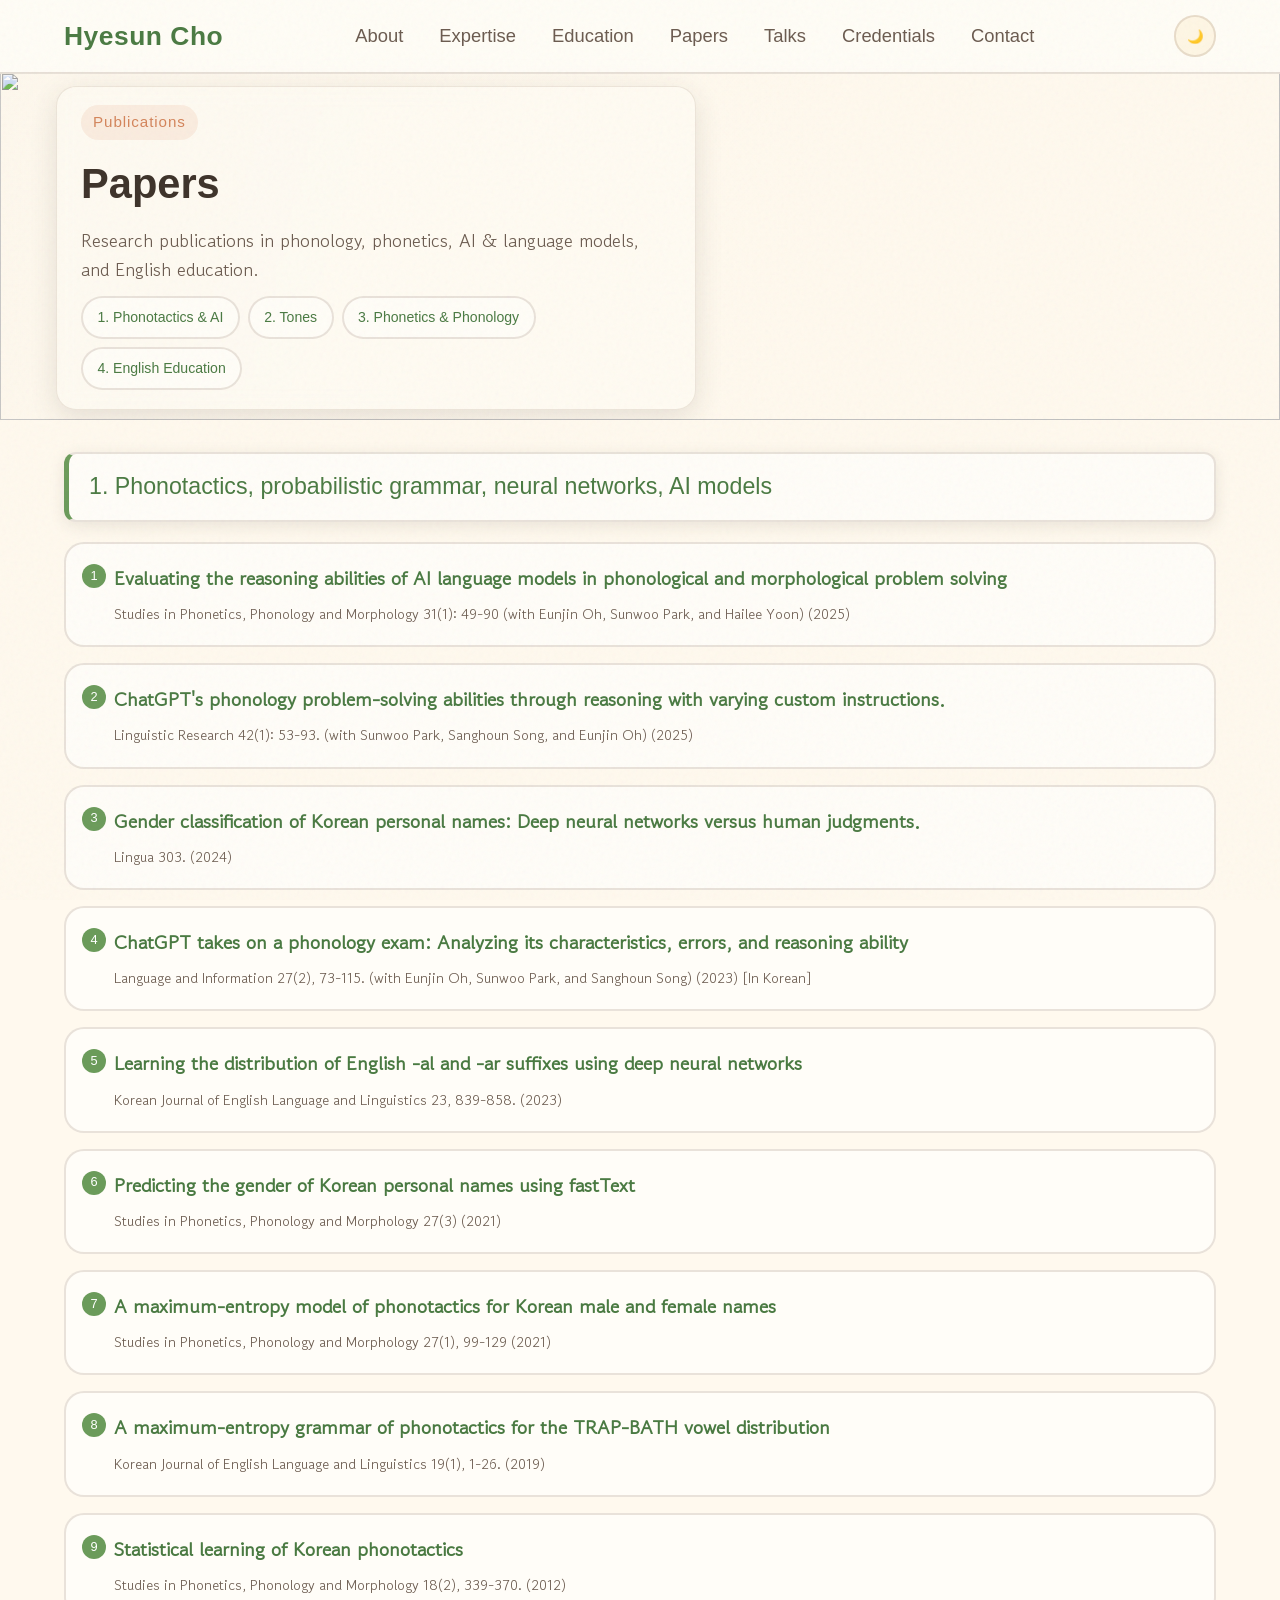
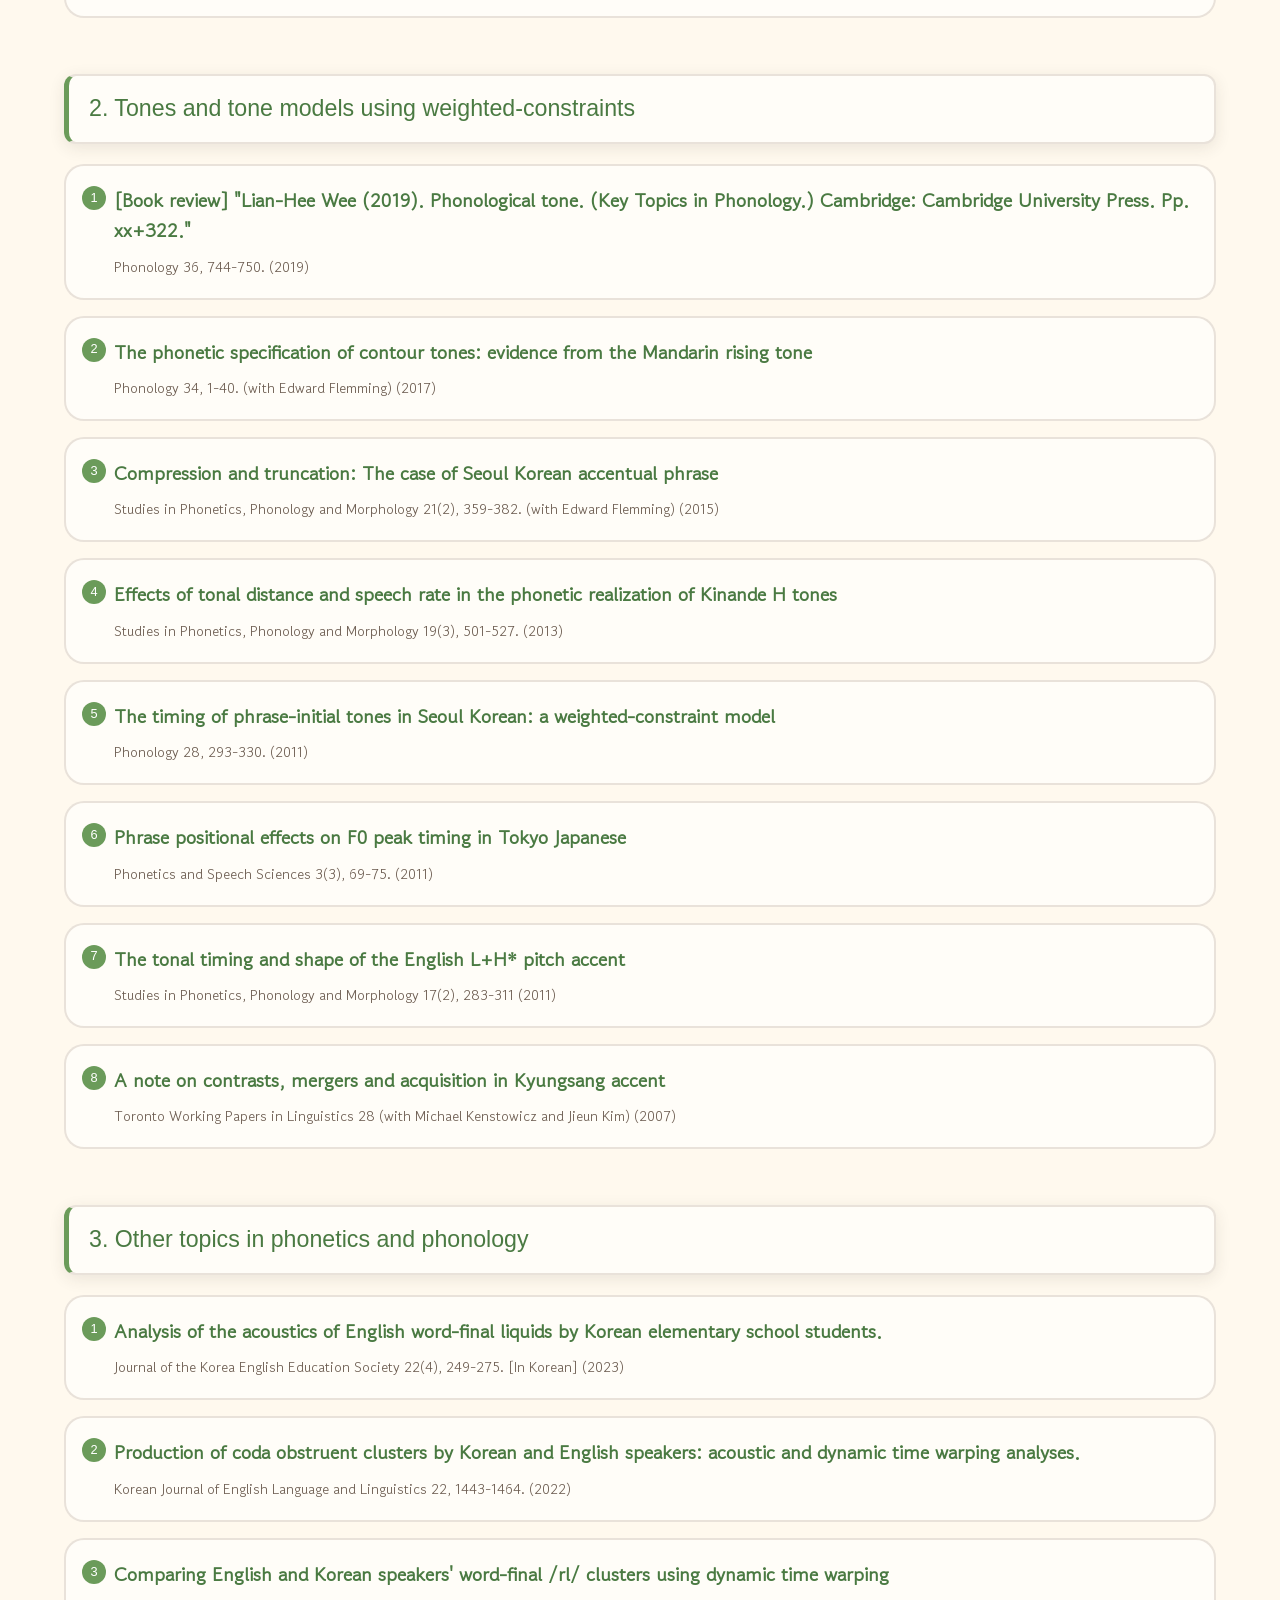
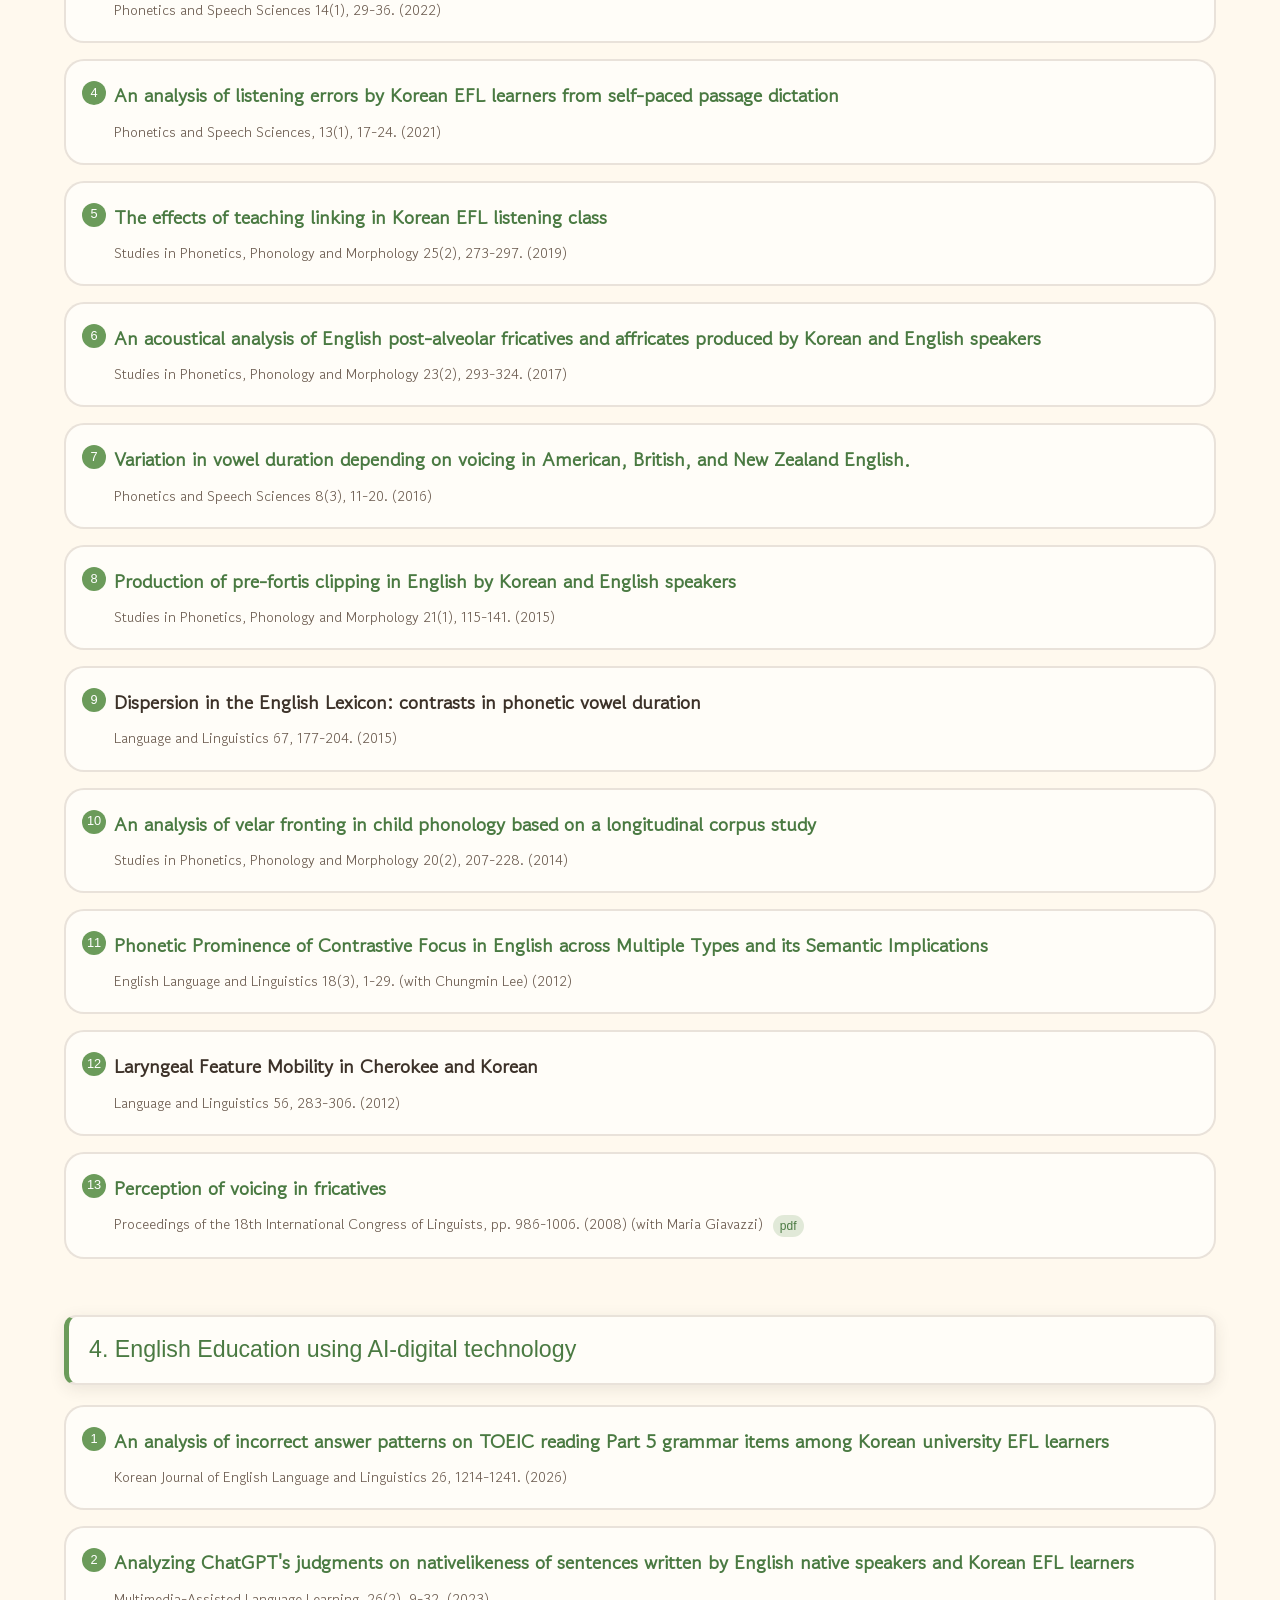
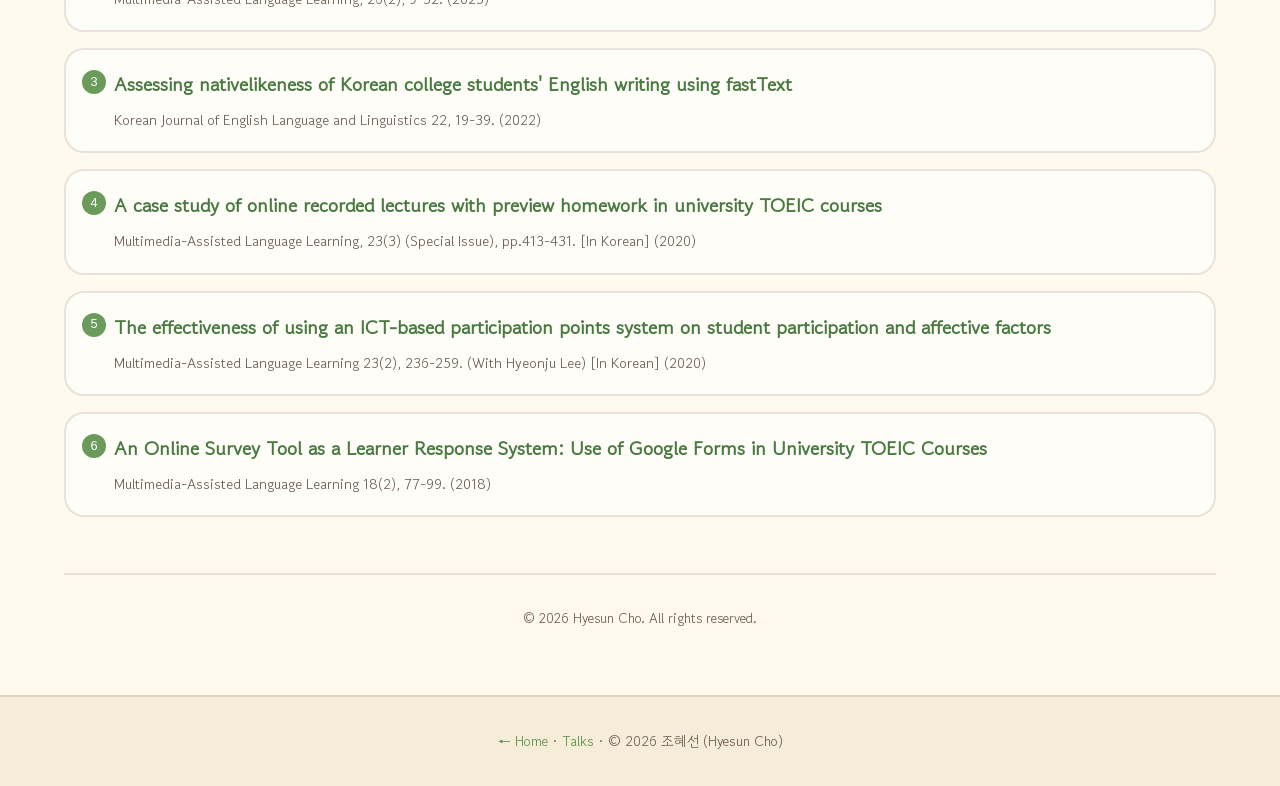
==== commit dca79c0d: "제목 글씨를 Paperlogy로 바꾸고, 모바일에서 논문 목록이 바로 보이게 한다. Co-authored-by: Cursor <cursoragent@cursor.com>" ====
--- a/papers.html
+++ b/papers.html
@@ -7,7 +7,8 @@
   <title>Papers | 조혜선 (Hyesun Cho)</title>
   <link rel="preconnect" href="https://fonts.googleapis.com" />
   <link rel="preconnect" href="https://fonts.gstatic.com" crossorigin />
-  <link href="https://fonts.googleapis.com/css2?family=Gowun+Dodum&family=Jua&display=swap" rel="stylesheet" />
+  <link href="https://fonts.googleapis.com/css2?family=Gowun+Dodum&display=swap" rel="stylesheet" />
+  <link rel="stylesheet" href="https://cdn.jsdelivr.net/gh/fonts-archive/Paperlogy/Paperlogy.css" />
   <link rel="stylesheet" href="style.css" />
 </head>
 <body class="papers-page">
--- a/style.css
+++ b/style.css
@@ -1,7 +1,7 @@
 /* ===== Ghibli-inspired design tokens ===== */
 :root {
   --font-sans: "Gowun Dodum", "Apple SD Gothic Neo", "Malgun Gothic", sans-serif;
-  --font-display: "Jua", "Gowun Dodum", sans-serif;
+  --font-display: "Paperlogy", "Apple SD Gothic Neo", "Malgun Gothic", sans-serif;
 
   --color-sky-top: #4DB8E8;
   --color-sky-mid: #87CEEB;
@@ -137,6 +137,12 @@
   transform: translateY(0);
 }
 
+.papers-page .papers-category.reveal,
+.talks-page .papers-category.reveal {
+  opacity: 1;
+  transform: none;
+}
+
 /* ===== Header & nav ===== */
 .site-header {
   position: fixed;
@@ -168,7 +174,7 @@
 .nav__logo {
   font-family: var(--font-display);
   font-size: clamp(1.25rem, 2.8vw, 1.65rem);
-  font-weight: 400;
+  font-weight: 600;
   color: var(--color-grass-dark);
   letter-spacing: 0.02em;
   white-space: nowrap;
@@ -432,10 +438,10 @@
 /* 이름(조혜선입니다. / Hyesun Cho.)만 원래 제목 크기의 70% — KOR·ENG 동일 */
 .hero__title {
   font-family: var(--font-display);
-  font-size: clamp(1.82rem, 4.55vw, 2.94rem);
-  font-weight: 400;
+  font-size: clamp(1.28rem, 3vw, 1.55rem);
+  font-weight: 600;
   line-height: 1.2;
-  margin-bottom: 1rem;
+  margin-bottom: 0.55rem;
   color: var(--color-text);
   text-shadow: 0 1px 2px rgba(255, 255, 255, 0.4), 0 2px 8px rgba(61, 50, 41, 0.15);
 }
@@ -529,7 +535,7 @@
 .section__title {
   font-family: var(--font-display);
   font-size: clamp(1.85rem, 4vw, 2.6rem);
-  font-weight: 400;
+  font-weight: 600;
   color: var(--color-text);
 }
 
@@ -1465,7 +1471,7 @@
 .papers-hero__title {
   font-family: var(--font-display);
   font-size: clamp(2.2rem, 5vw, 3.2rem);
-  font-weight: 400;
+  font-weight: 600;
   margin-bottom: 0.75rem;
 }
 
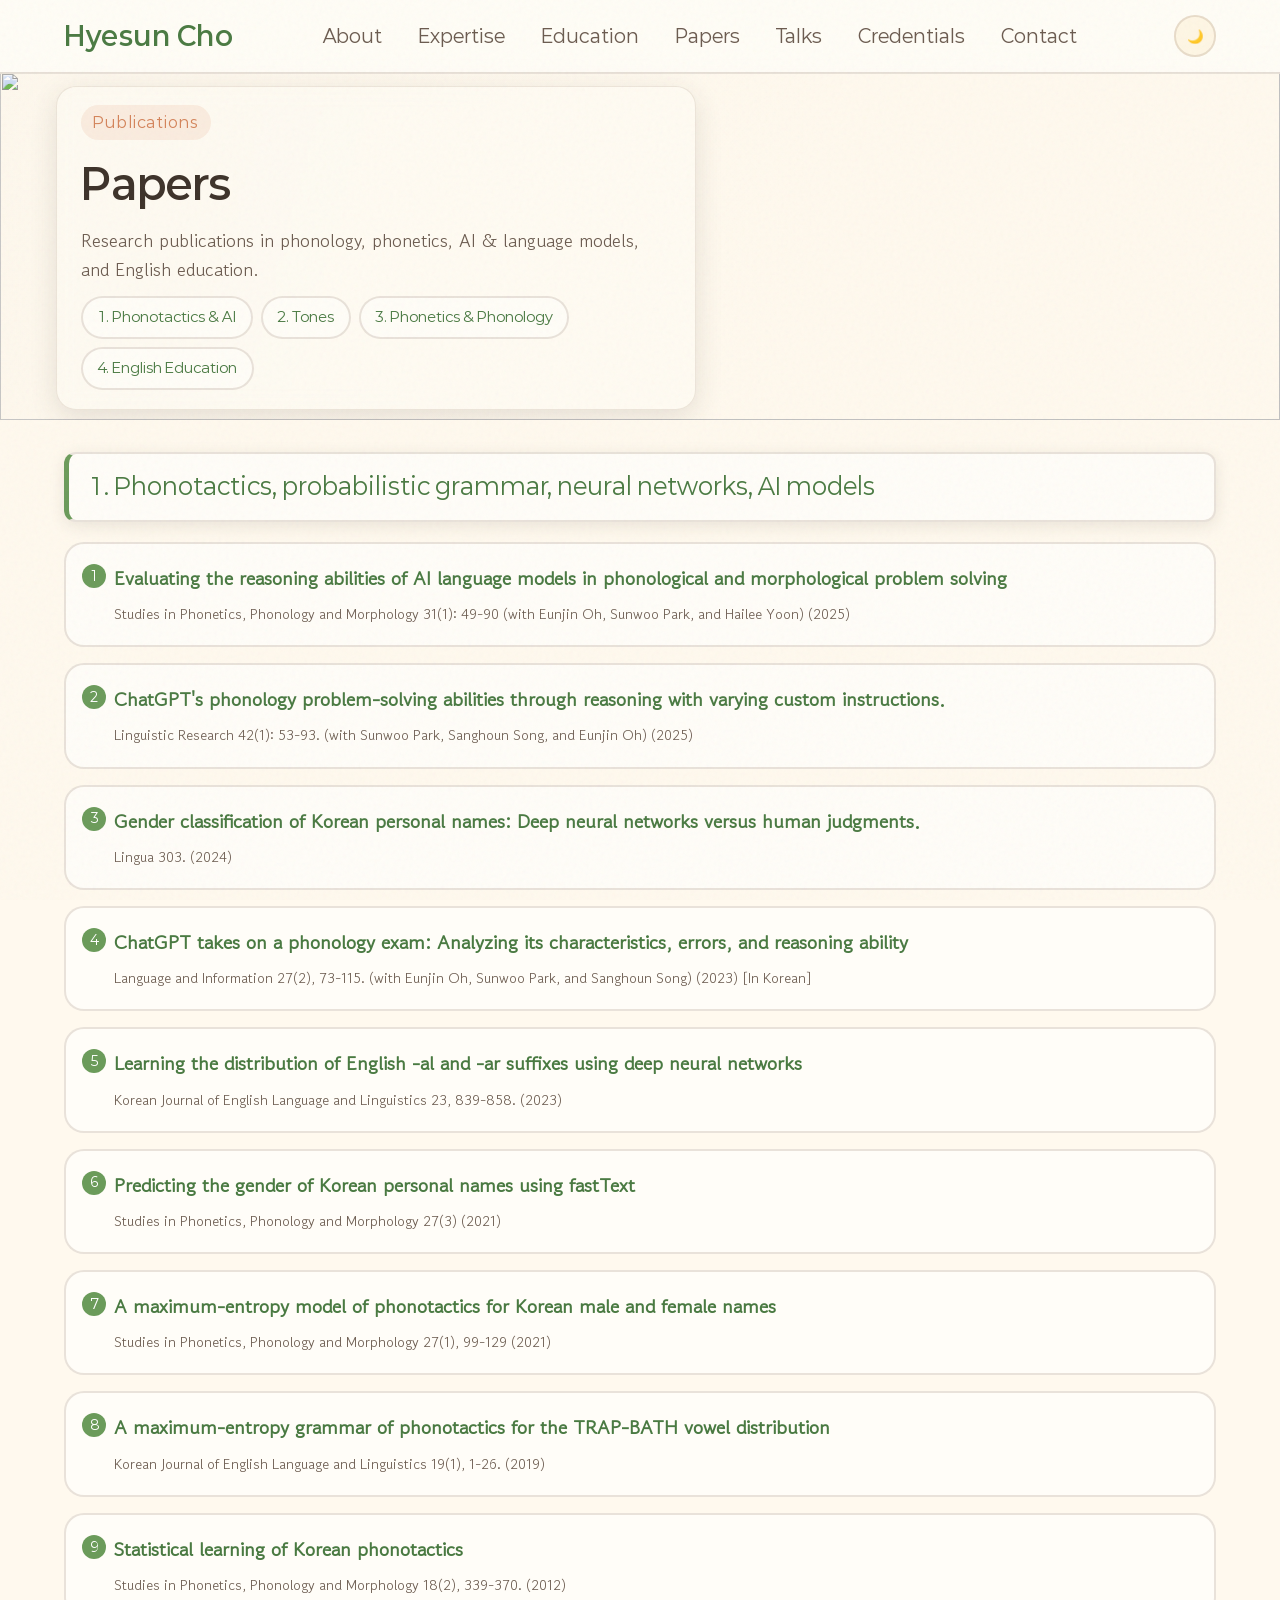
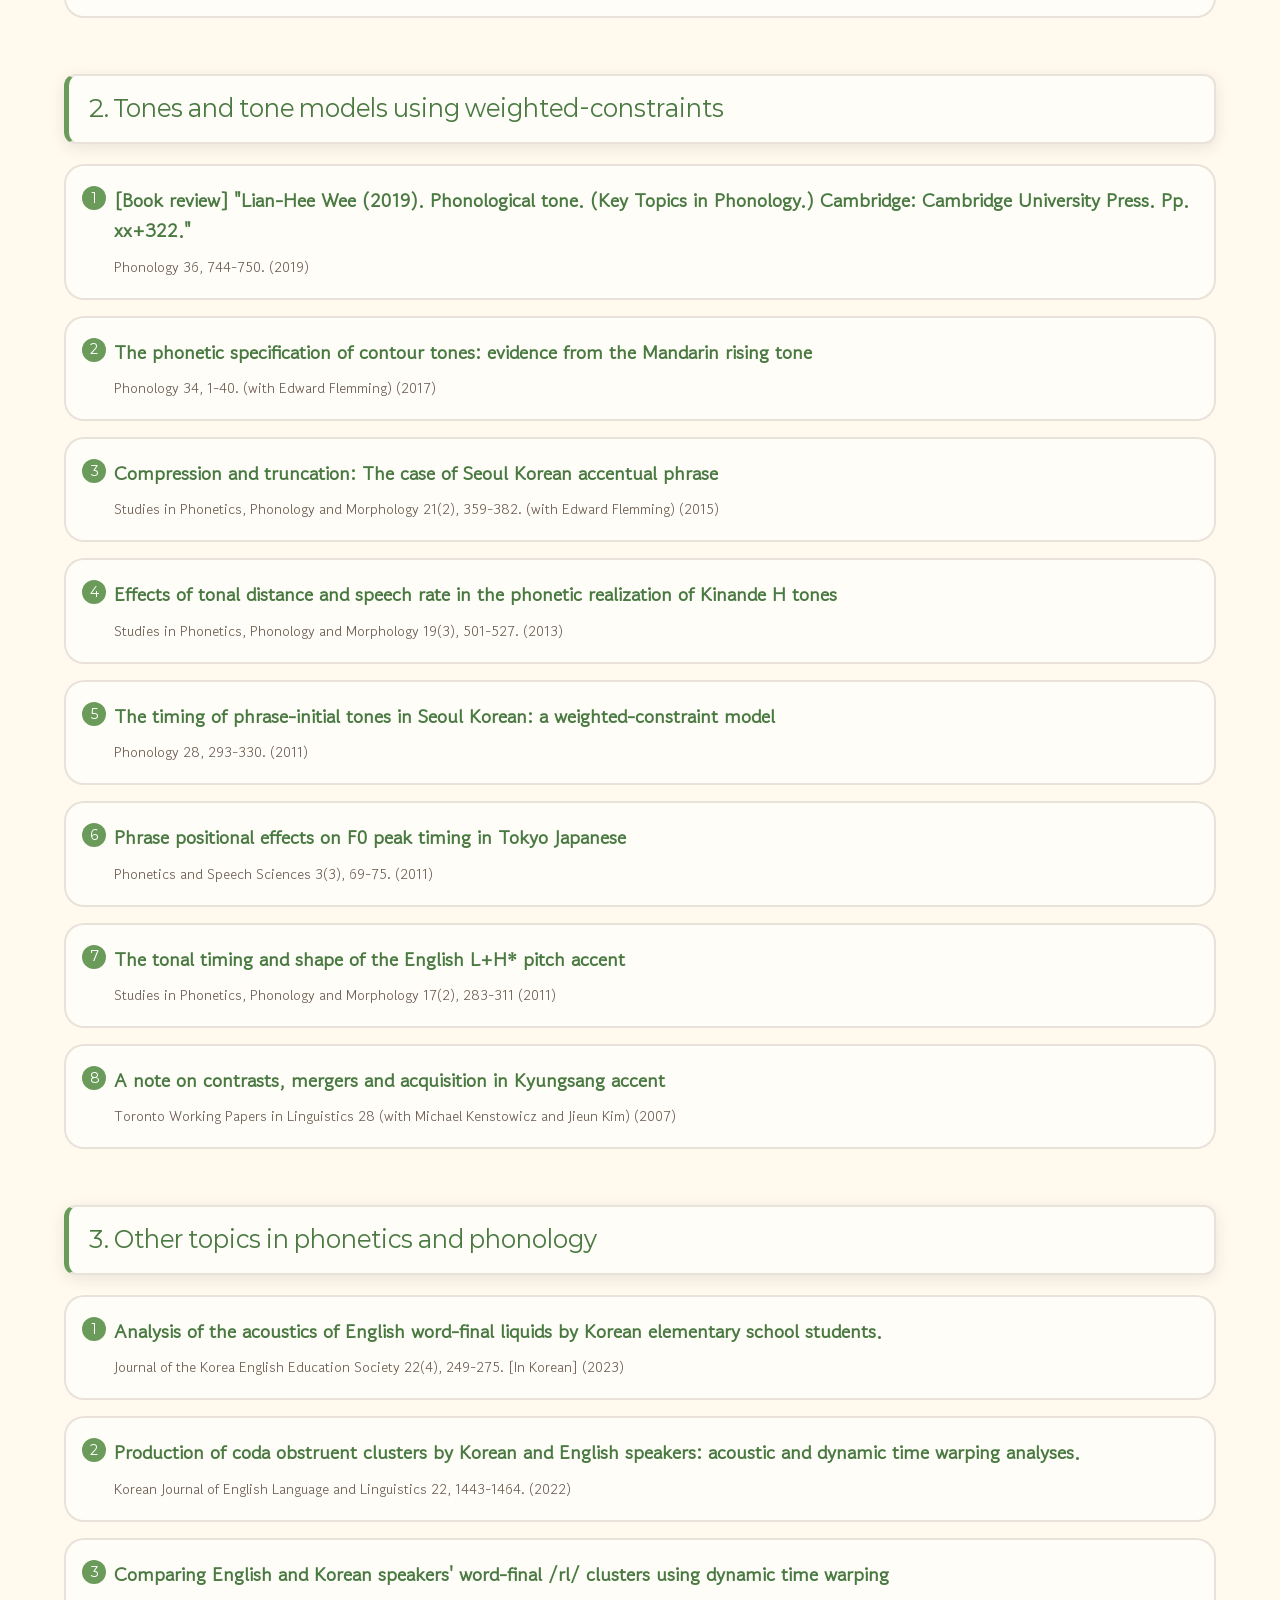
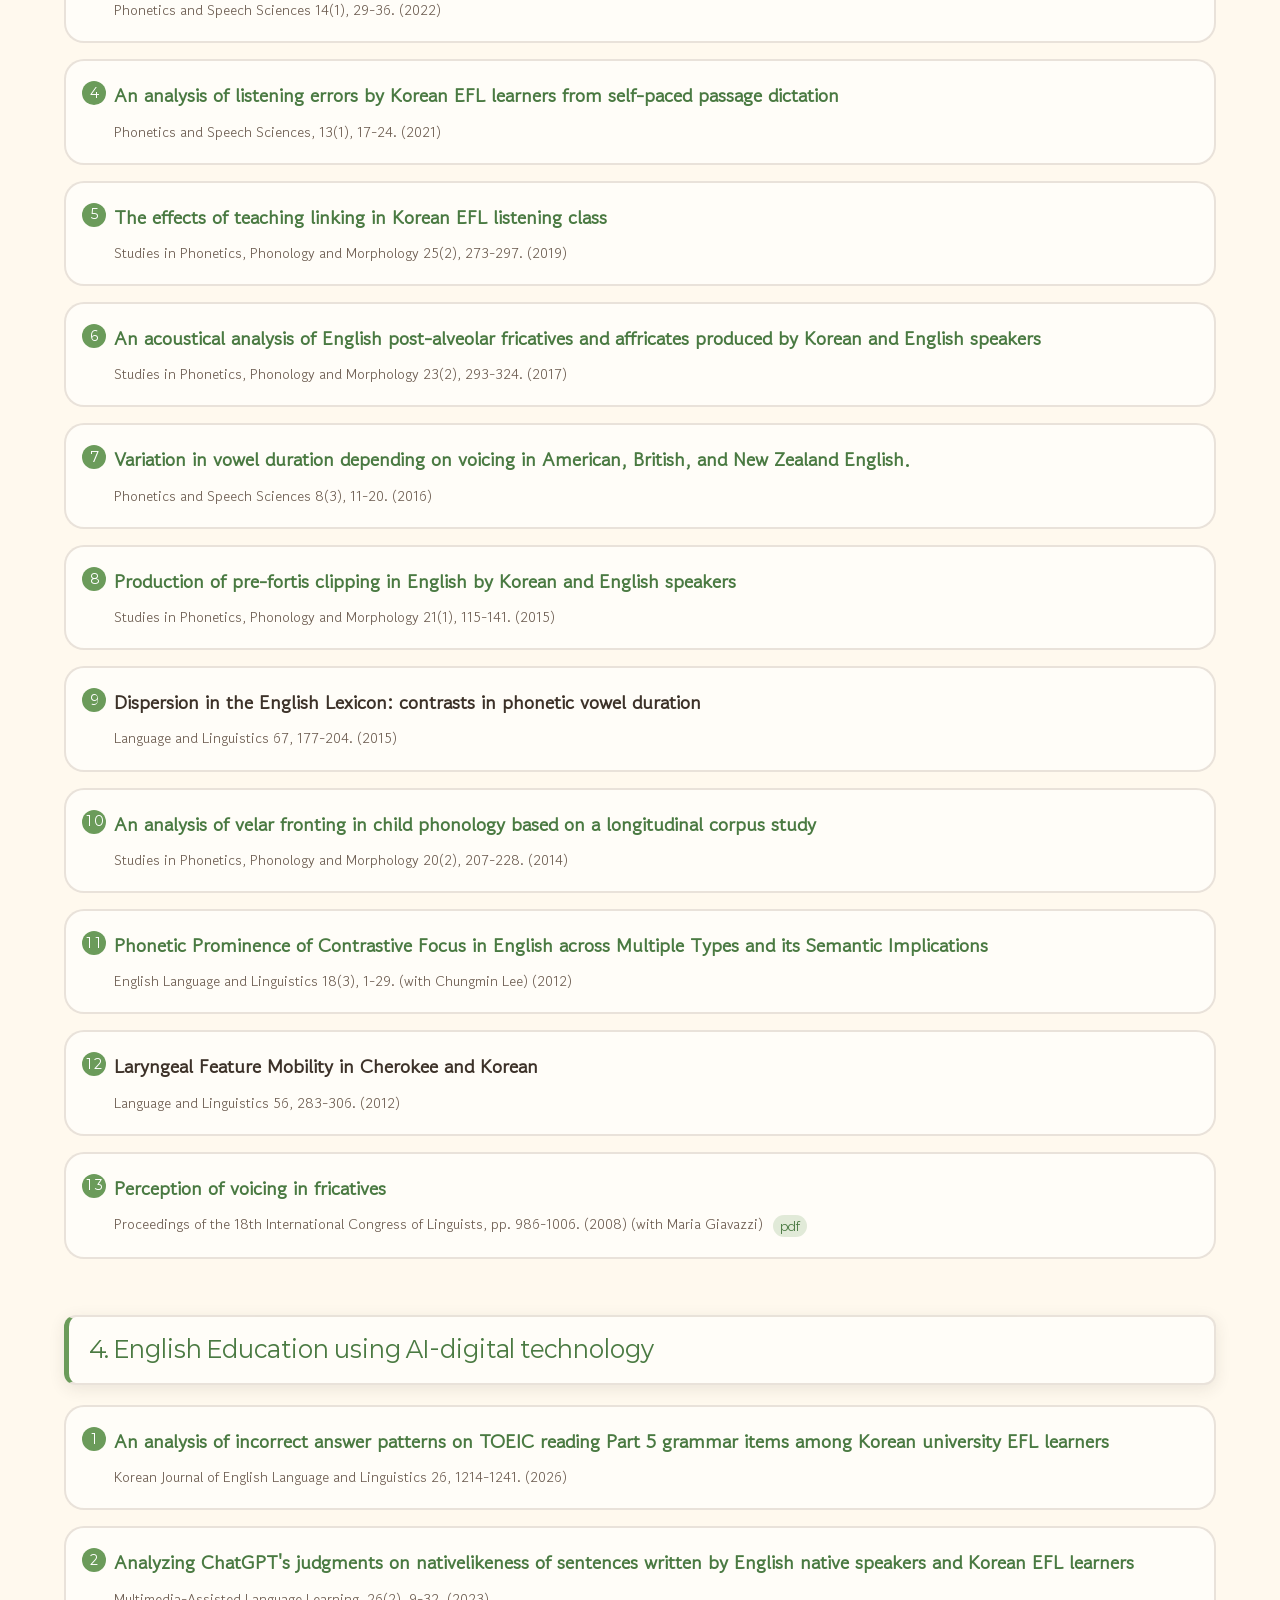
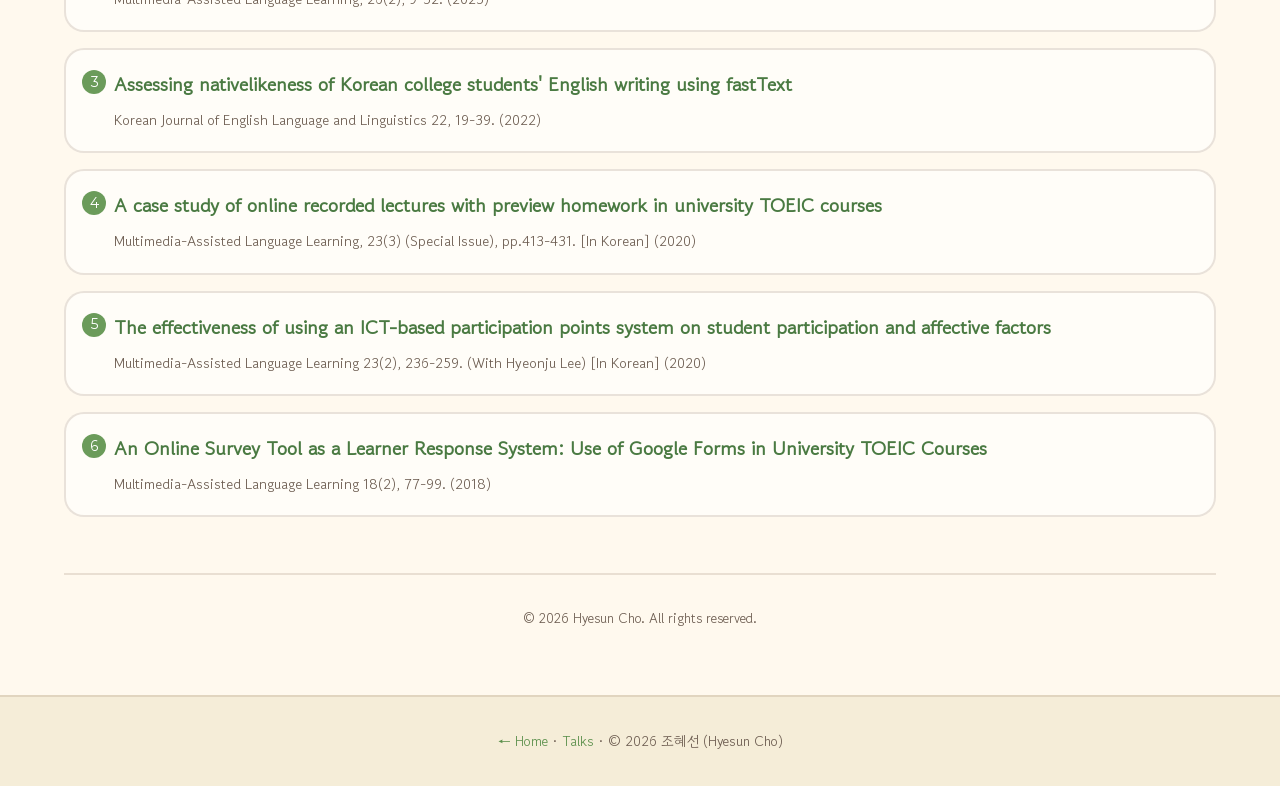
==== commit 1b929aa4: "Paperlogy를 사이트에 넣어 휴대폰에서도 제목 글씨가 같게 보이게 한다. Co-authored-by: Cursor <cursoragent@cursor.com>" ====
--- a/papers.html
+++ b/papers.html
@@ -8,7 +8,6 @@
   <link rel="preconnect" href="https://fonts.googleapis.com" />
   <link rel="preconnect" href="https://fonts.gstatic.com" crossorigin />
   <link href="https://fonts.googleapis.com/css2?family=Gowun+Dodum&display=swap" rel="stylesheet" />
-  <link rel="stylesheet" href="https://cdn.jsdelivr.net/gh/fonts-archive/Paperlogy/Paperlogy.css" />
   <link rel="stylesheet" href="style.css" />
 </head>
 <body class="papers-page">
--- a/style.css
+++ b/style.css
@@ -1,3 +1,27 @@
+@font-face {
+  font-family: "Paperlogy";
+  font-weight: 400;
+  font-style: normal;
+  font-display: swap;
+  src: url("fonts/Paperlogy-4Regular.woff2") format("woff2");
+}
+
+@font-face {
+  font-family: "Paperlogy";
+  font-weight: 600;
+  font-style: normal;
+  font-display: swap;
+  src: url("fonts/Paperlogy-6SemiBold.woff2") format("woff2");
+}
+
+@font-face {
+  font-family: "Paperlogy";
+  font-weight: 700;
+  font-style: normal;
+  font-display: swap;
+  src: url("fonts/Paperlogy-7Bold.woff2") format("woff2");
+}
+
 /* ===== Ghibli-inspired design tokens ===== */
 :root {
   --font-sans: "Gowun Dodum", "Apple SD Gothic Neo", "Malgun Gothic", sans-serif;
@@ -480,6 +504,12 @@
   margin-bottom: 1rem;
   color: var(--color-text);
   line-height: 1.35;
+}
+
+#heroContent[lang="en"] .hero__subtitle {
+  font-size: clamp(0.88rem, 2vw, 1.08rem);
+  line-height: 1.4;
+}
 }
 
 .hero__subtitle-line {
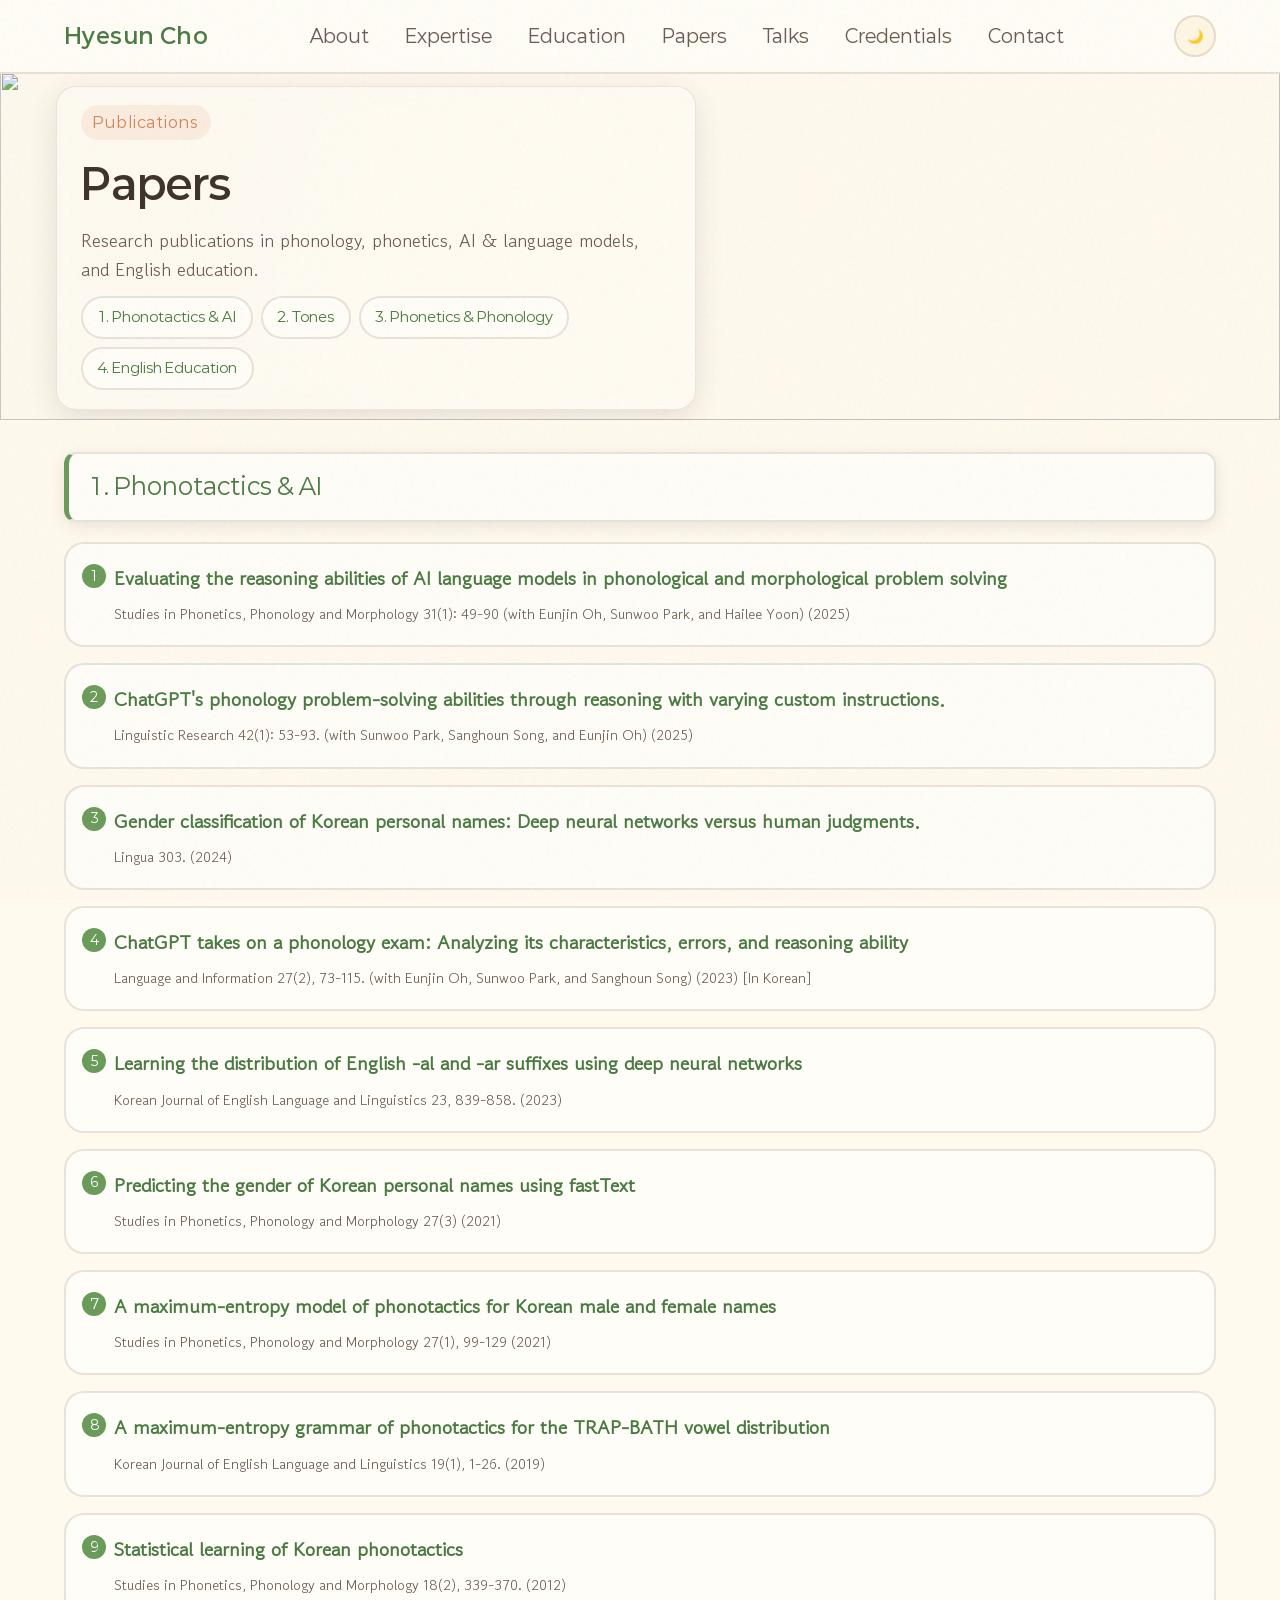
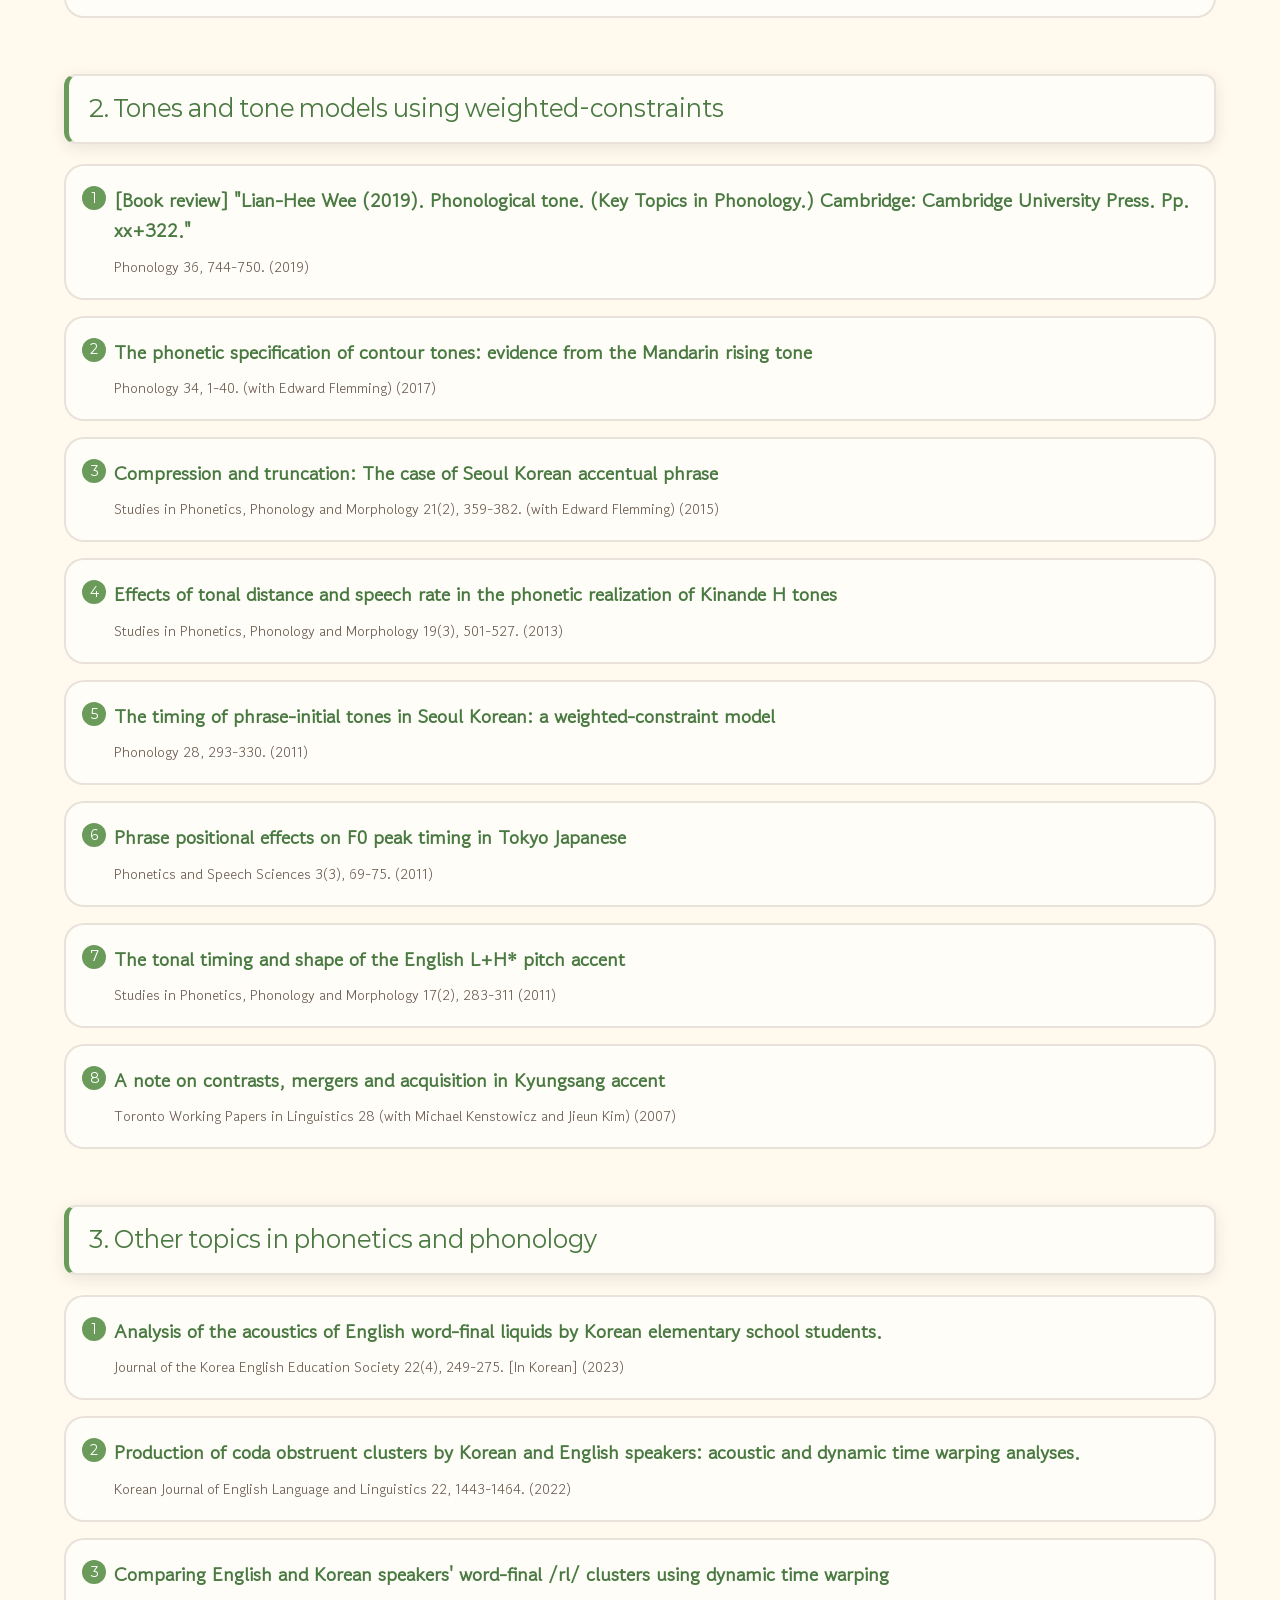
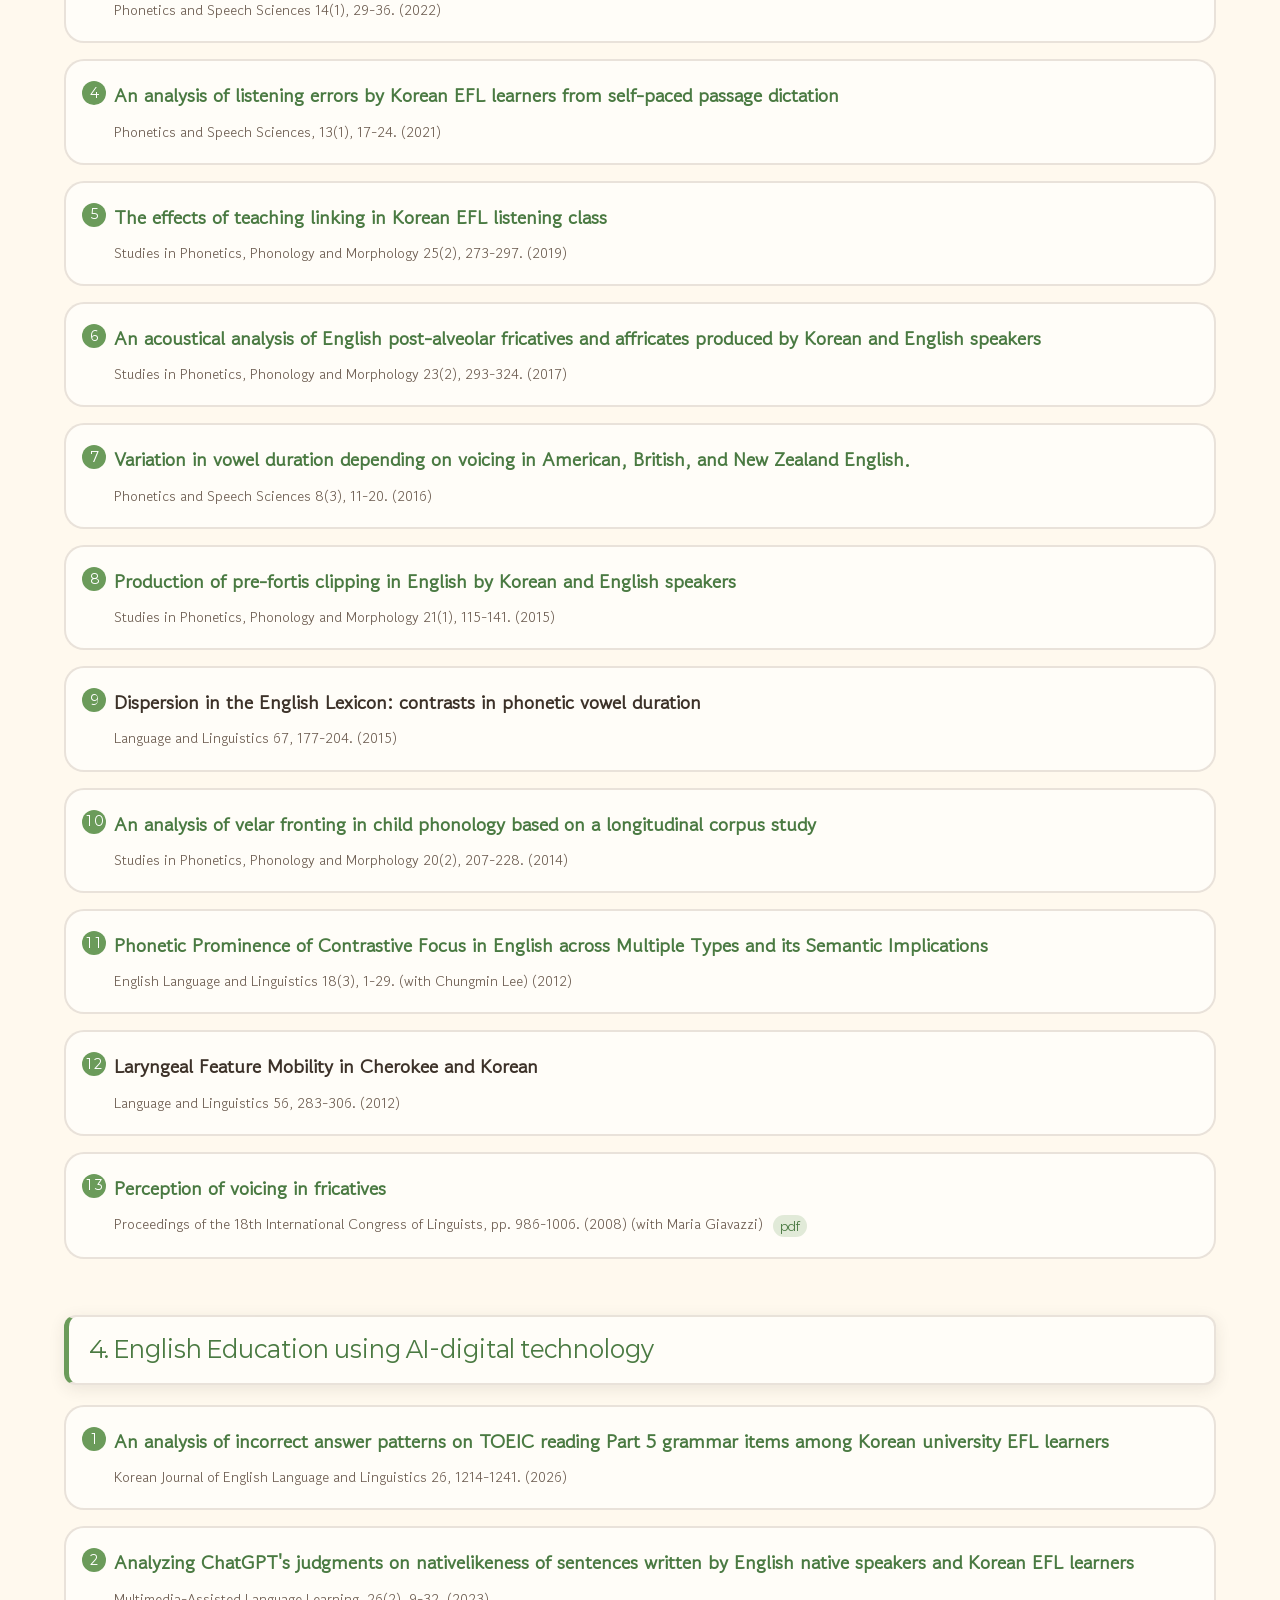
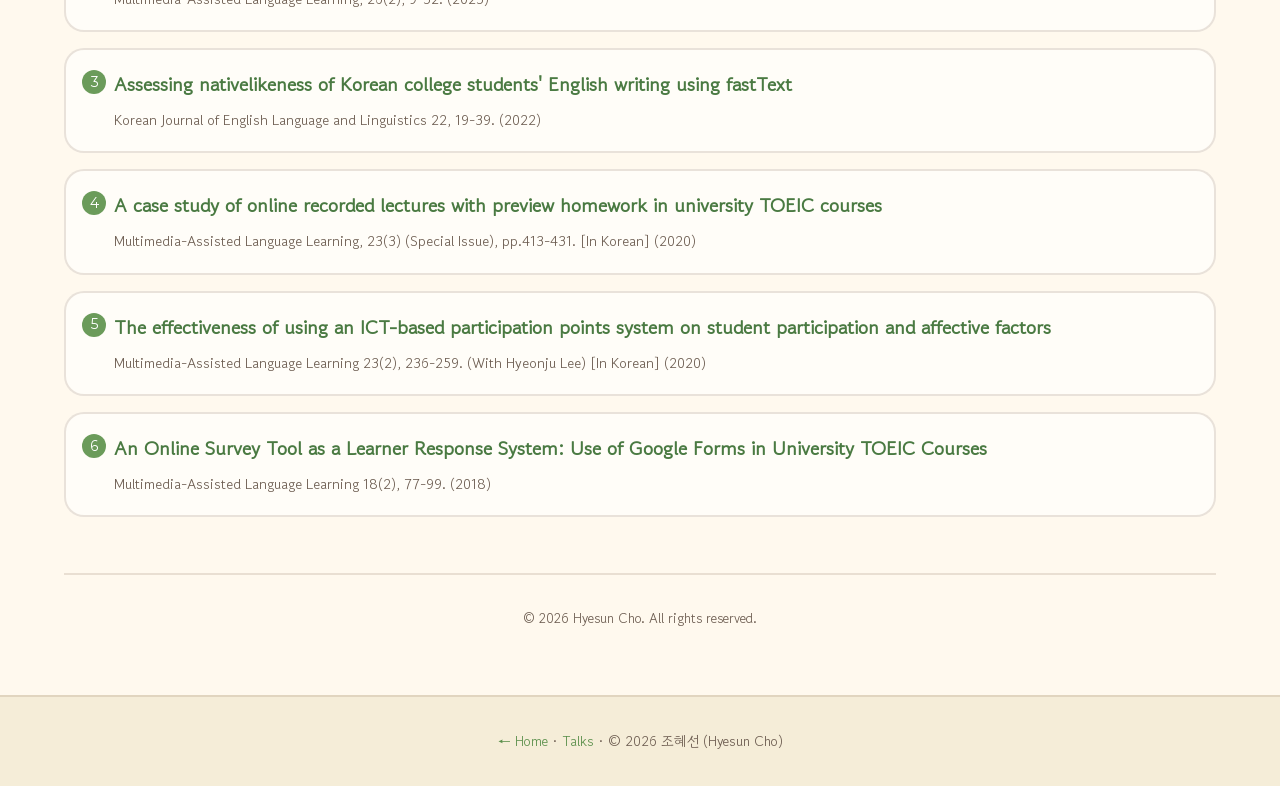
==== commit e5fed386: "Talks 사진을 단국대 캠퍼스 밤 장면으로 바꾸고, 논문 분류 제목을 맞춘다. Co-authored-by: Cursor <cursoragent@cursor.com>" ====
--- a/papers.html
+++ b/papers.html
@@ -61,7 +61,7 @@
 
     <div class="container papers-content">
       <section class="papers-category reveal" id="cat-1" aria-labelledby="cat1-title">
-        <h2 class="papers-category__title" id="cat1-title">1. Phonotactics, probabilistic grammar, neural networks, AI models</h2>
+        <h2 class="papers-category__title" id="cat1-title">1. Phonotactics &amp; AI</h2>
         <ol class="papers-list">
           <li class="paper-item">
             <a href="https://www.kci.go.kr/kciportal/ci/sereArticleSearch/ciSereArtiView.kci?sereArticleSearchBean.artiId=ART003196667" target="_blank" rel="noopener noreferrer" class="paper-item__title">Evaluating the reasoning abilities of AI language models in phonological and morphological problem solving</a>
--- a/style.css
+++ b/style.css
@@ -197,7 +197,7 @@
 
 .nav__logo {
   font-family: var(--font-display);
-  font-size: clamp(1.25rem, 2.8vw, 1.65rem);
+  font-size: clamp(1.05rem, 2.2vw, 1.35rem);
   font-weight: 600;
   color: var(--color-grass-dark);
   letter-spacing: 0.02em;
@@ -498,6 +498,9 @@
 }
 
 .hero__subtitle {
+  display: flex;
+  flex-direction: column;
+  gap: 0.15rem;
   font-family: var(--font-display);
   font-size: clamp(1.05rem, 2.5vw, 1.3rem);
   font-weight: 400;
@@ -507,13 +510,16 @@
 }
 
 #heroContent[lang="en"] .hero__subtitle {
-  font-size: clamp(0.88rem, 2vw, 1.08rem);
+  font-size: clamp(0.8rem, 1.75vw, 0.96rem);
   line-height: 1.4;
-}
 }
 
 .hero__subtitle-line {
   display: block;
+}
+
+.hero__subtitle br {
+  display: none;
 }
 
 .hero__desc {
@@ -776,10 +782,6 @@
   color: var(--color-sky-mid);
   line-height: 1;
   margin-bottom: 0.75rem;
-}
-
-.project-card__num strong {
-  font-weight: 700;
 }
 
 .project-card__num--range {
@@ -1280,7 +1282,7 @@
   }
 
   .nav__logo {
-    font-size: 1.35rem;
+    font-size: 1.12rem;
   }
 
   .hero__inner {
@@ -1774,6 +1776,10 @@
   transition: transform 0.4s ease;
 }
 
+.talks-photos__img--night {
+  object-position: center;
+}
+
 .talks-photos__item:hover .talks-photos__figure img {
   transform: scale(1.03);
 }
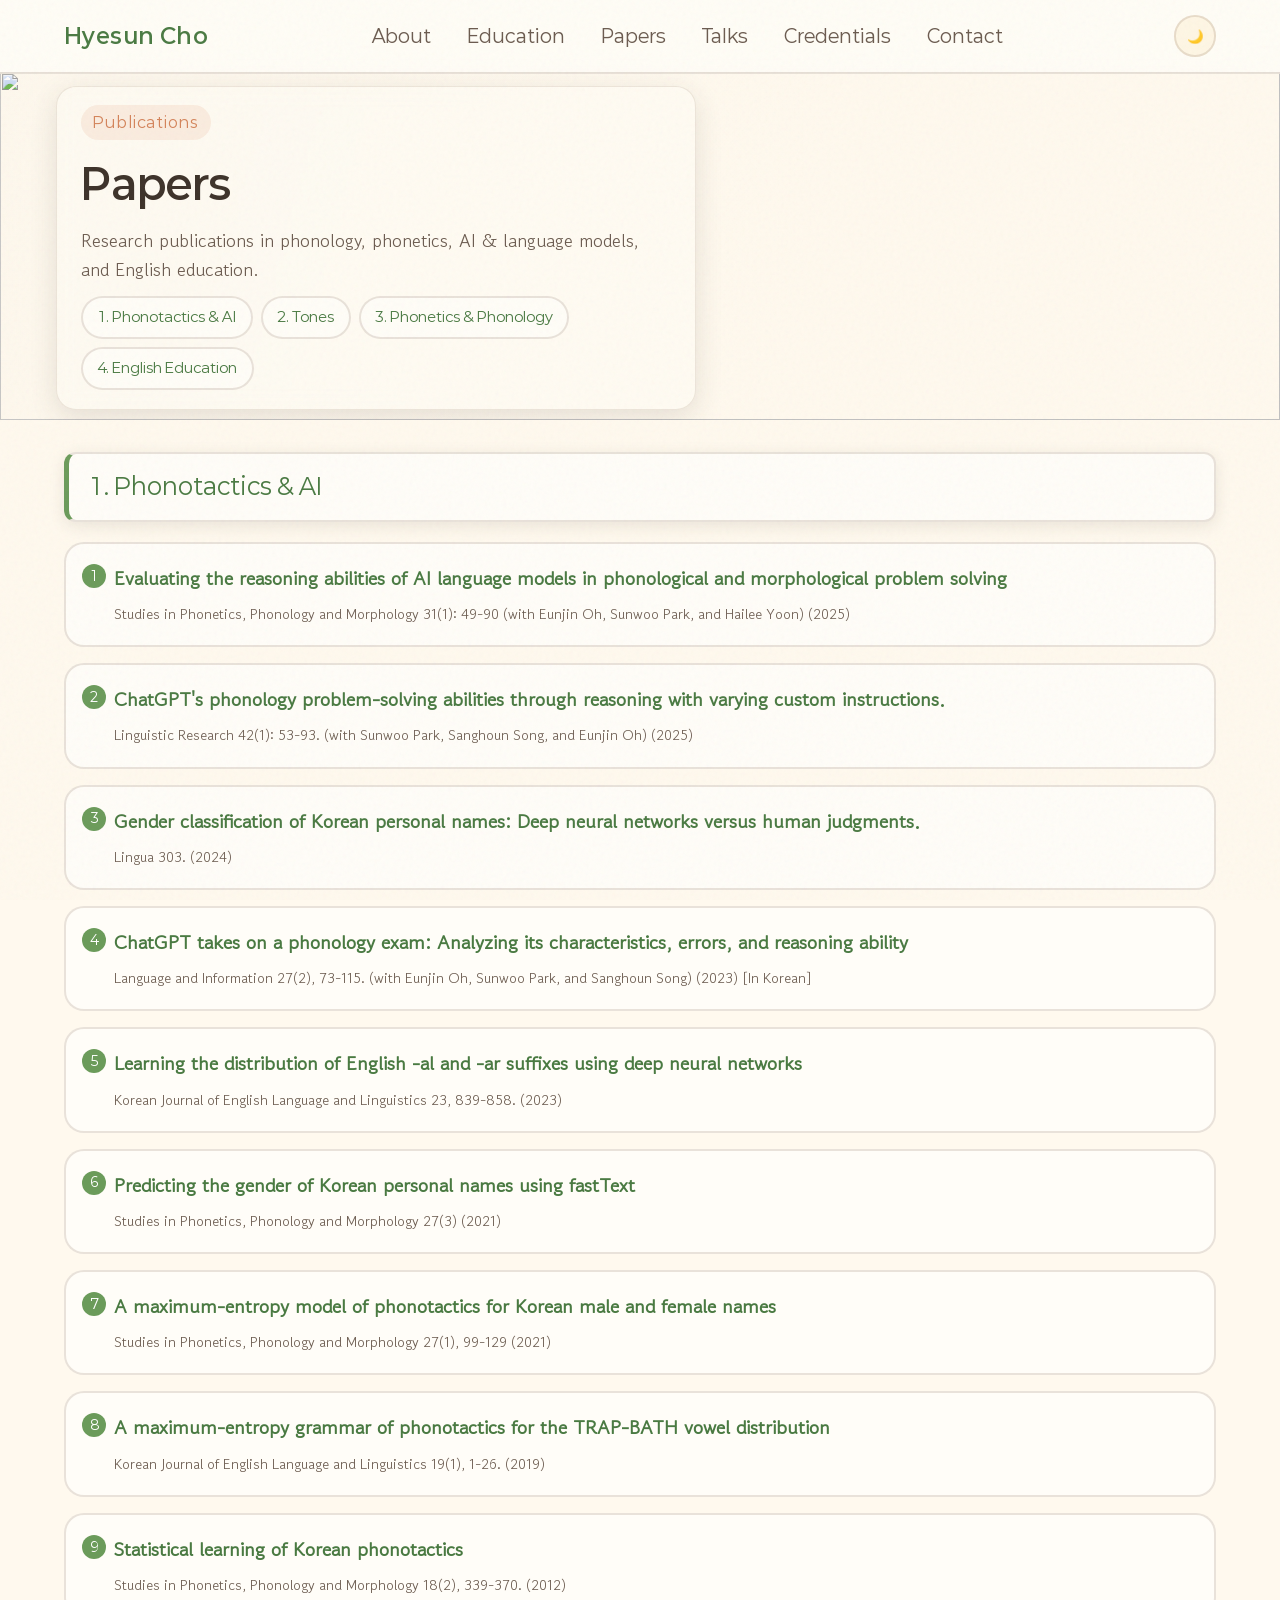
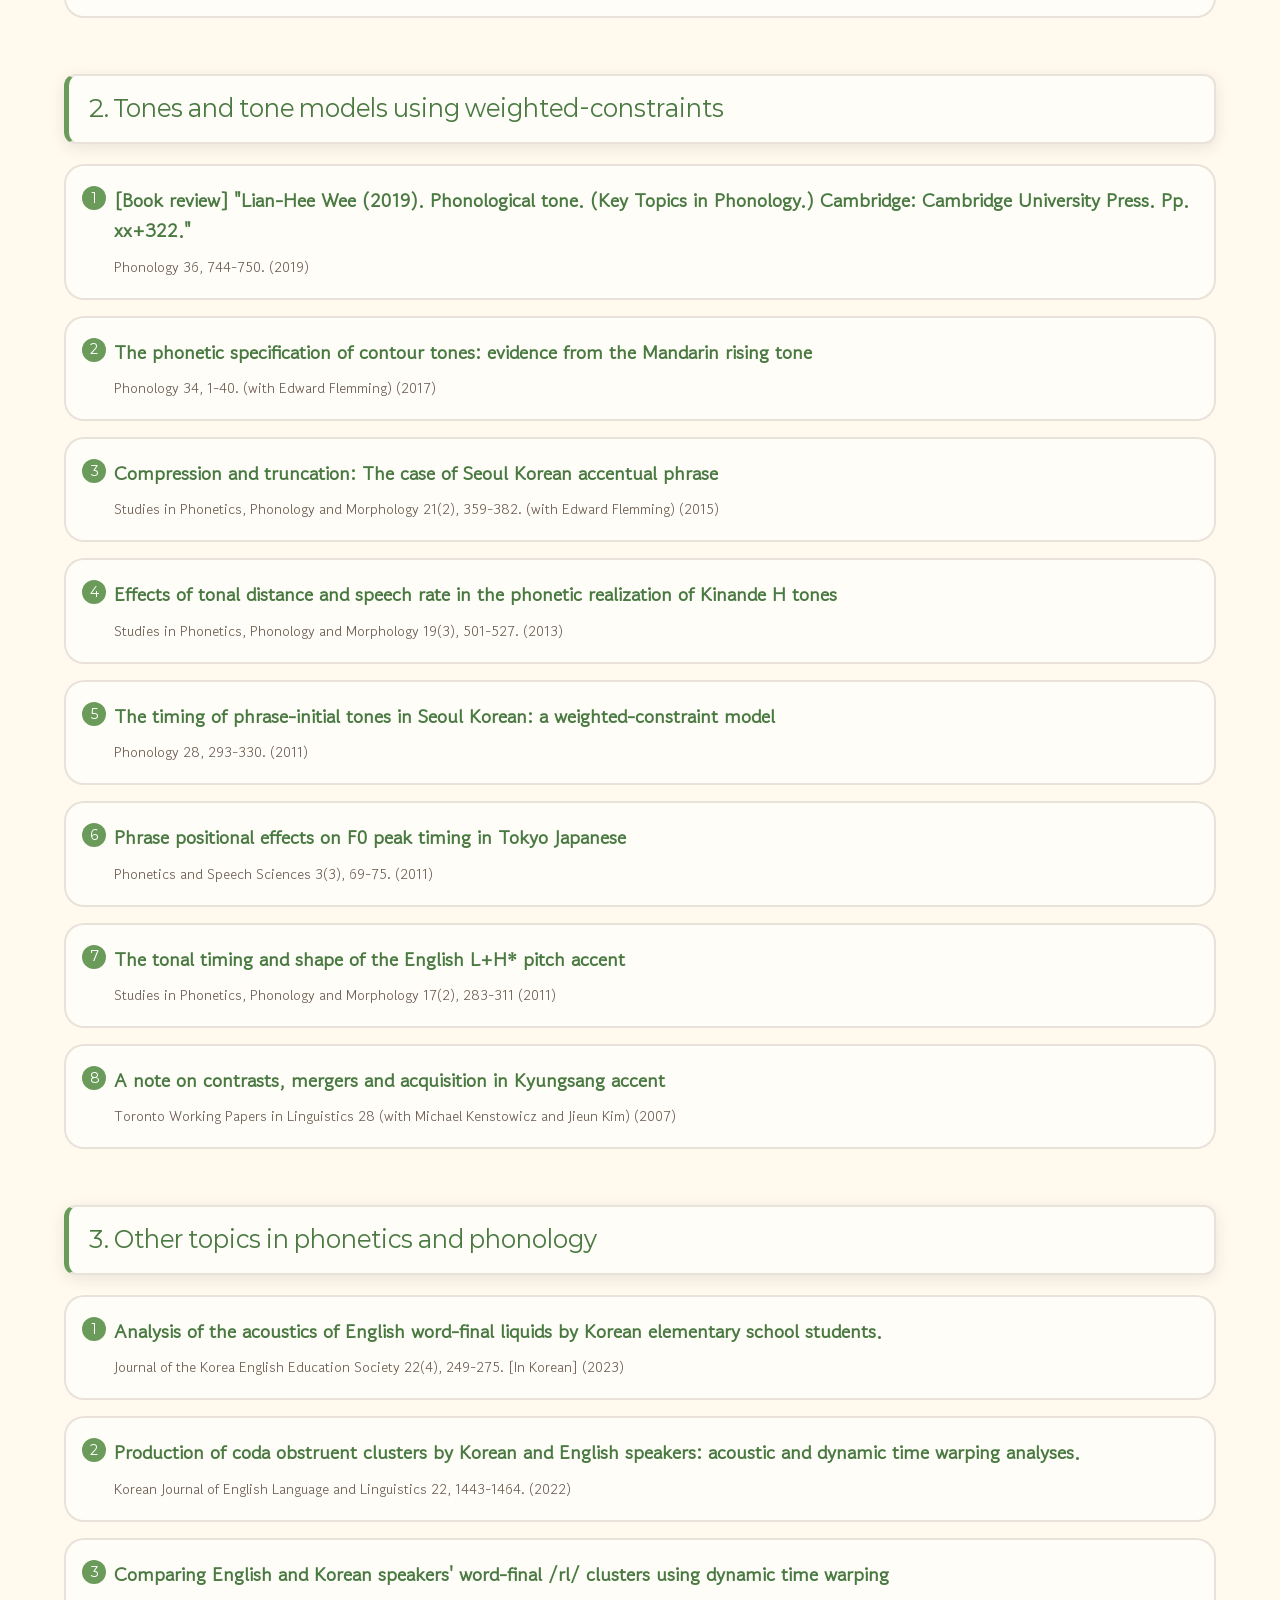
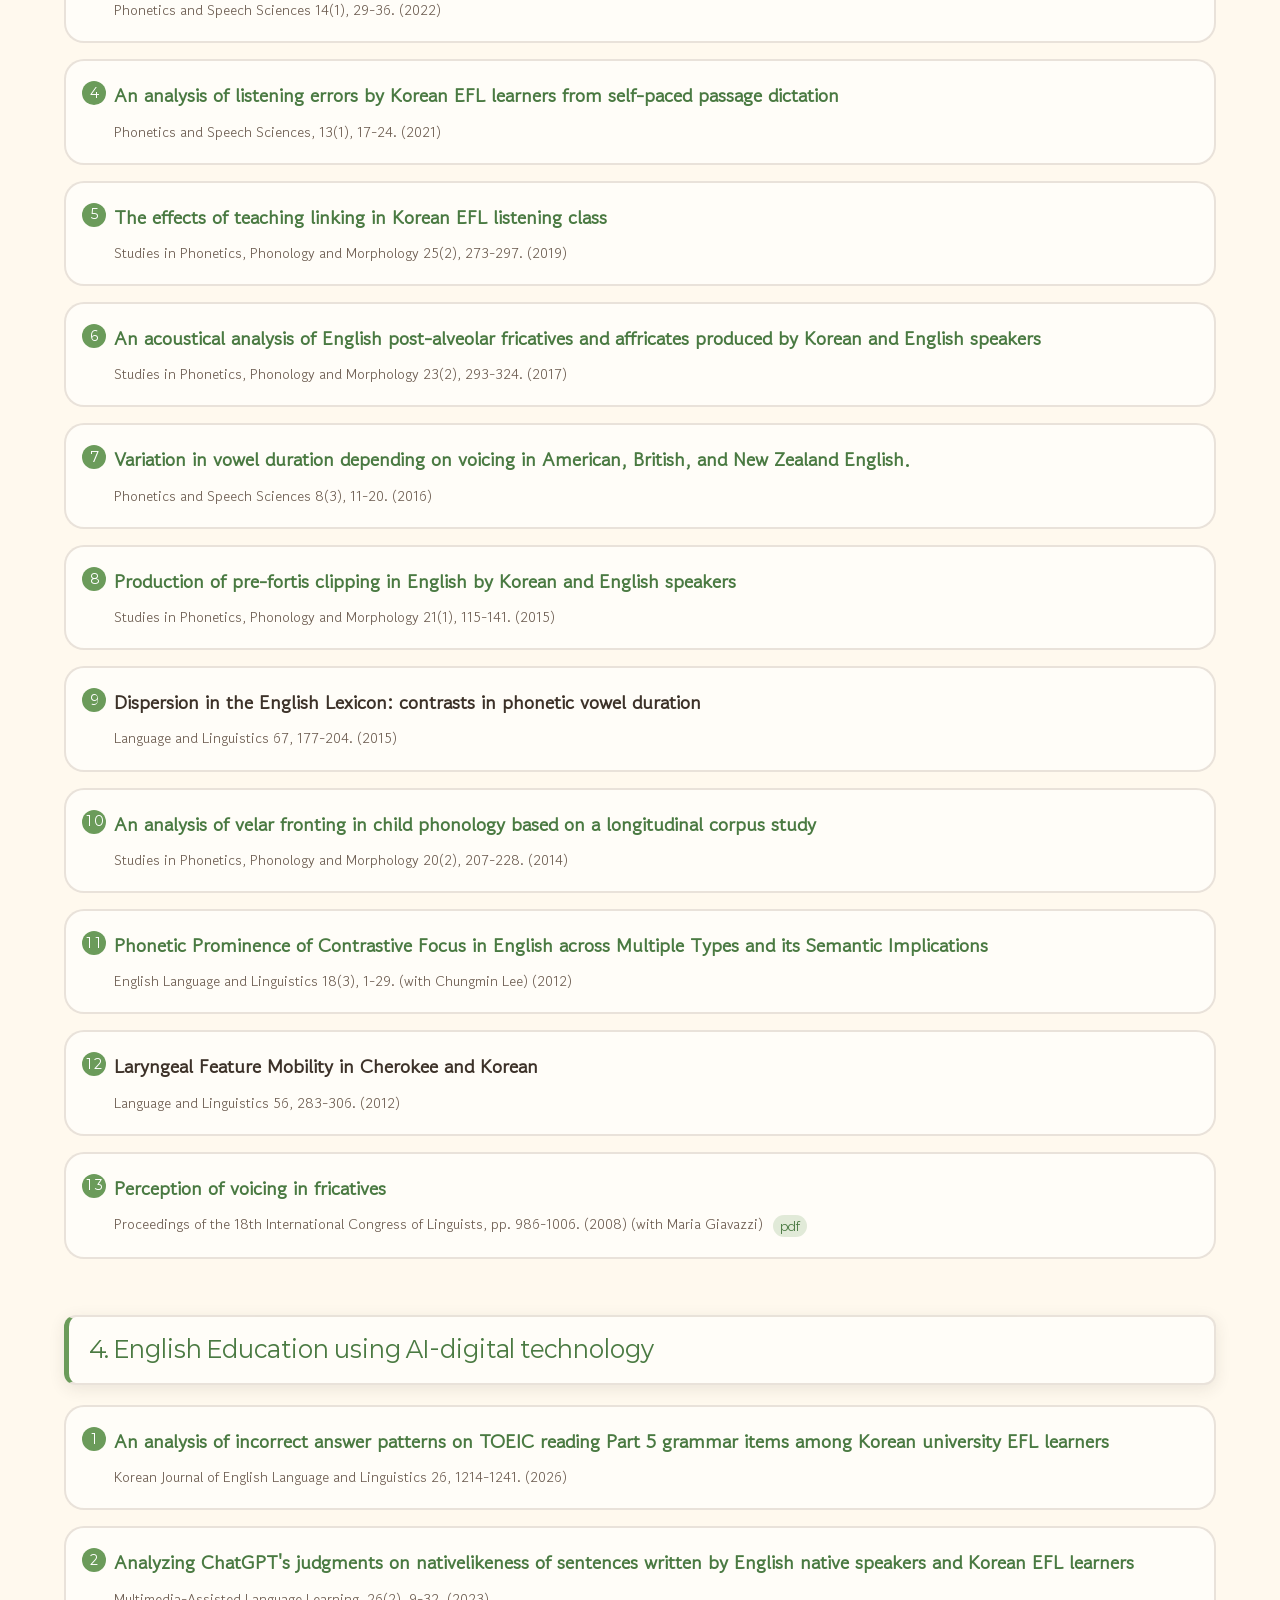
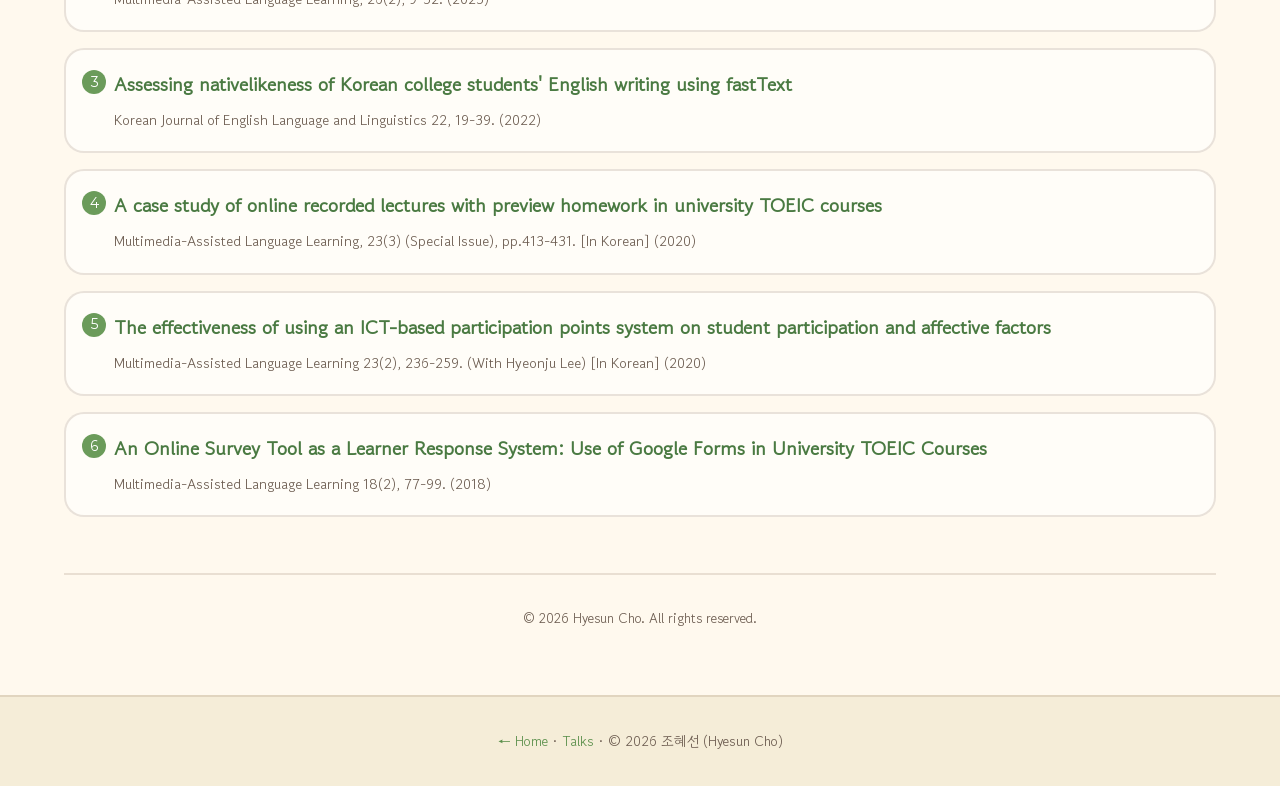
==== commit f59c7e5c: "소개글과 가을 배경을 다듬고, 전문 분야 섹션을 빼 사이트에 반영한다. Co-authored-by: Cursor <cursoragent@cursor.com>" ====
--- a/papers.html
+++ b/papers.html
@@ -23,7 +23,6 @@
       </button>
       <ul class="nav__menu" id="navMenu">
         <li><a href="index.html#about" class="nav__link">About</a></li>
-        <li><a href="index.html#skills" class="nav__link">Expertise</a></li>
         <li><a href="index.html#experience" class="nav__link">Education</a></li>
         <li><a href="papers.html" class="nav__link is-active">Papers</a></li>
         <li><a href="talks.html" class="nav__link">Talks</a></li>
--- a/style.css
+++ b/style.css
@@ -627,70 +627,14 @@
   border-radius: var(--radius-sm);
 }
 
+.about__text[lang="en"] .about__facts li {
+  grid-template-columns: 7.5rem 1fr;
+}
+
 .about__fact-label {
   font-family: var(--font-display);
   font-size: 0.9rem;
   color: var(--color-accent-warm);
-}
-
-/* ===== Skills ===== */
-.skills-grid {
-  display: grid;
-  grid-template-columns: repeat(auto-fit, minmax(260px, 1fr));
-  gap: 1.5rem;
-}
-
-.skill-card {
-  padding: 1.75rem;
-  background: var(--color-surface);
-  border: 2px solid var(--color-border);
-  border-radius: var(--radius);
-  box-shadow: 0 8px 20px var(--color-shadow);
-  transition: transform var(--transition), box-shadow var(--transition);
-}
-
-.skill-card:hover {
-  transform: translateY(-6px) rotate(-0.5deg);
-  box-shadow: 0 14px 32px var(--color-shadow);
-}
-
-.skill-card h3 {
-  font-family: var(--font-display);
-  font-size: 1.2rem;
-  font-weight: 400;
-  margin-bottom: 0.35rem;
-  color: var(--color-grass-dark);
-}
-
-[data-theme="dark"] .skill-card h3 {
-  color: var(--color-accent);
-}
-
-.skill-card p {
-  font-size: 0.9rem;
-  color: var(--color-text-muted);
-  margin-bottom: 1.25rem;
-}
-
-.skill-bar {
-  height: 10px;
-  background: var(--color-bg-alt);
-  border-radius: var(--radius-pill);
-  overflow: hidden;
-  border: 1px solid var(--color-border);
-}
-
-.skill-bar span {
-  display: block;
-  height: 100%;
-  width: 0;
-  background: linear-gradient(90deg, var(--color-grass), var(--color-hill), var(--color-sky-mid));
-  border-radius: var(--radius-pill);
-  transition: width 1.2s cubic-bezier(0.4, 0, 0.2, 1) 0.2s;
-}
-
-.skill-bar.is-animated span {
-  width: var(--level, 0%);
 }
 
 /* ===== Timeline ===== */
@@ -715,7 +659,7 @@
   filter: grayscale(0.2);
 }
 
-.timeline__item time {
+.timeline__item .timeline__label {
   display: inline-block;
   font-family: var(--font-display);
   font-size: 0.9rem;
